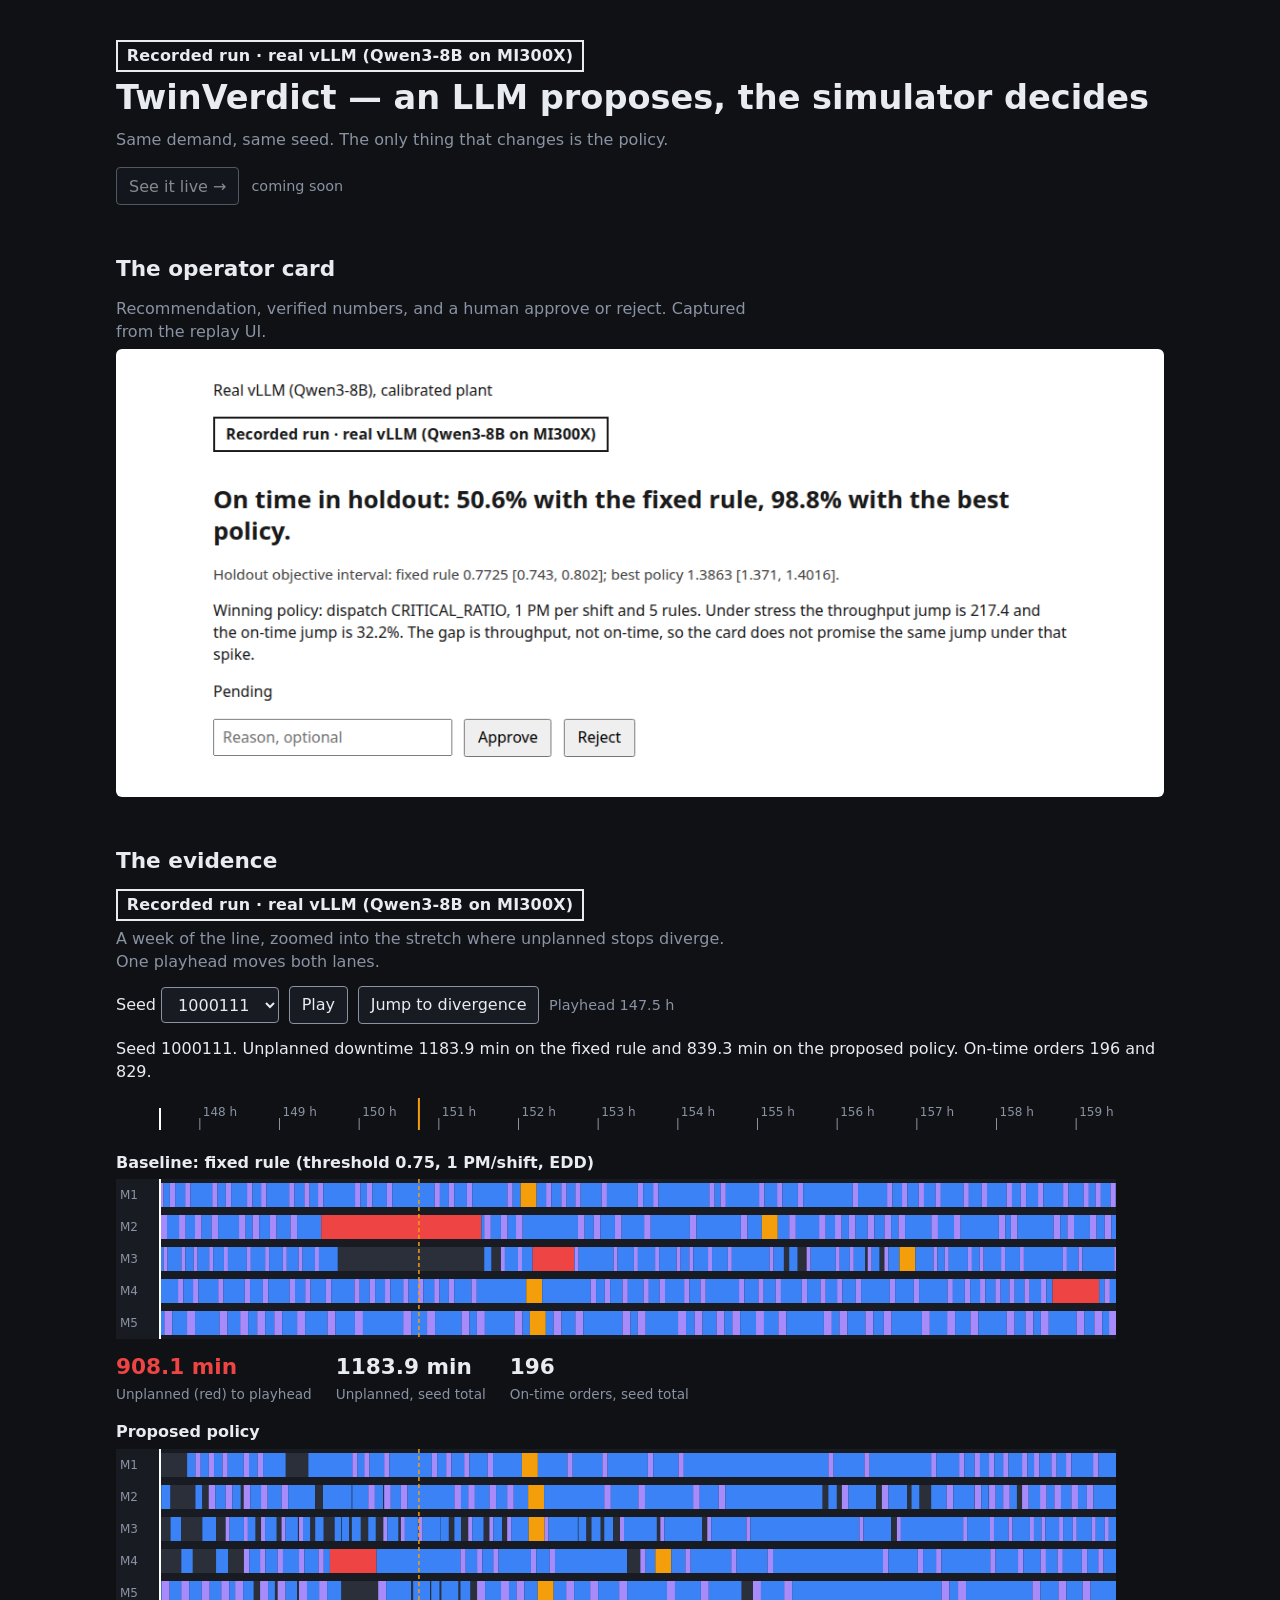
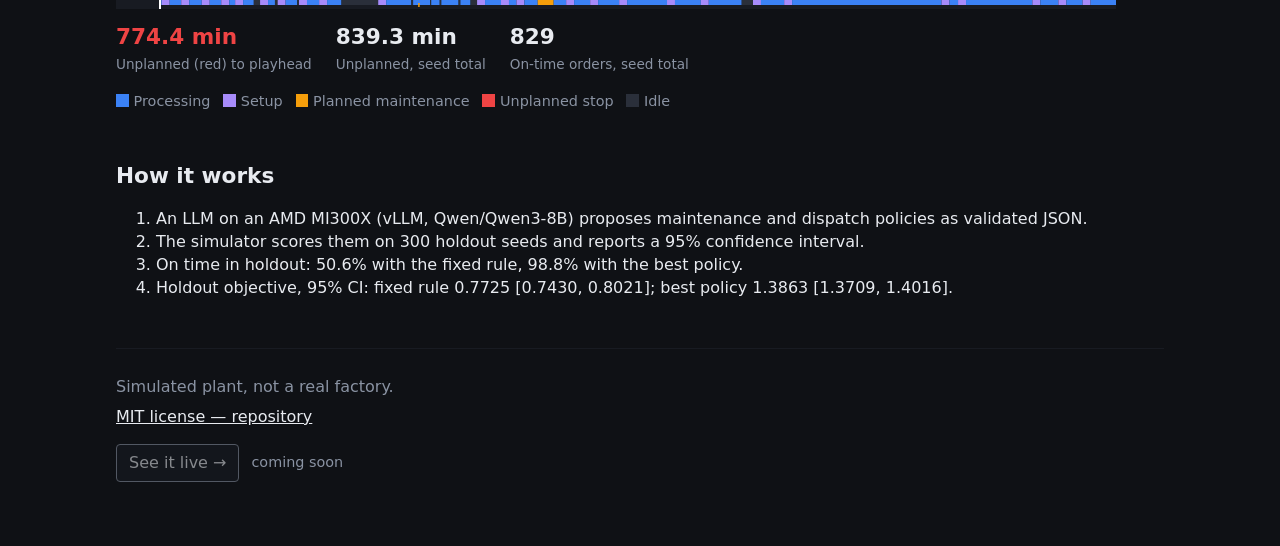
==== netlify-visual/index.html @ df6309ab "ux: try a policy Co-authored-by: Cursor <cursoragent@cursor.com>" ====
<!DOCTYPE html>
<html lang="en">
  <head>
    <meta charset="utf-8" />
    <meta name="viewport" content="width=device-width, initial-scale=1" />
    <title>TwinVerdict</title>
    <link rel="stylesheet" href="gantt.css" />
    <style>
      * { box-sizing: border-box; }
      body {
        margin: 0;
        background: var(--bg);
        color: var(--text);
        font-family: system-ui, sans-serif;
        line-height: 1.45;
      }
      main { max-width: 68rem; margin: 0 auto; padding: 2.5rem 1.25rem 4rem; }
      h1 { font-size: 2.1rem; line-height: 1.2; margin: 0.4rem 0 0.6rem; }
      h2 { font-size: 1.35rem; margin: 0 0 0.75rem; }
      h3 { font-size: 1rem; font-weight: 650; margin: 0.9rem 0 0.35rem; }
      p { margin: 0.4rem 0; }
      a { color: var(--text); }
      section { margin-top: 3rem; }
      .lede { color: var(--muted); max-width: 40rem; }
      .badge {
        display: inline-block;
        margin: 0;
        padding: 0.2rem 0.55rem;
        border: 2px solid var(--text);
        font-weight: 700;
        letter-spacing: 0.01em;
        line-height: 1.35;
      }
      button, select {
        font: inherit;
        color: var(--text);
        background: var(--panel);
        border: 1px solid var(--muted);
        border-radius: 4px;
        padding: 0.4rem 0.75rem;
      }
      button { cursor: pointer; }
      button:disabled { opacity: 0.55; cursor: not-allowed; }
      .soon { color: var(--muted); font-size: 0.9rem; }
      .live { display: flex; gap: 0.75rem; align-items: center; margin-top: 1rem; }
      .card-shot {
        display: block;
        width: 100%;
        height: auto;
        background: #fff;
        border-radius: 6px;
      }
      .controls { display: flex; flex-wrap: wrap; gap: 0.6rem; align-items: center; margin: 0.8rem 0; }
      .chart h3, .counters {
        position: sticky;
        left: 0;
        width: 100cqi;
        max-width: 1000px;
        background: var(--bg);
      }
      .counters {
        display: flex;
        flex-wrap: wrap;
        gap: 1.5rem;
        margin: 0.35rem 0 0.2rem;
      }
      .counters strong { display: block; font-size: 1.35rem; font-variant-numeric: tabular-nums; }
      .counters span { color: var(--muted); font-size: 0.85rem; }
      .red strong { color: var(--down); }
      .summary { font-variant-numeric: tabular-nums; }
      footer { margin-top: 3rem; padding-top: 1.25rem; border-top: 1px solid var(--panel); color: var(--muted); }
      @media (prefers-reduced-motion: reduce) {
        * { scroll-behavior: auto !important; }
      }
    </style>
  </head>
  <body>
    <main>
      <header>
        <p class="badge" title="Results recorded from a real search run; the GPU is off during judging.">Recorded run · real vLLM (Qwen3-8B on MI300X)</p>
        <h1>TwinVerdict — an LLM proposes, the simulator decides</h1>
        <p class="lede">Same demand, same seed. The only thing that changes is the policy.</p>
        <div class="live">
          <button id="live-hero" type="button" disabled>See it live →</button>
          <p id="live-hero-note" class="soon">coming soon</p>
        </div>
      </header>

      <section>
        <h2>The operator card</h2>
        <p class="lede">Recommendation, verified numbers, and a human approve or reject. Captured from the replay UI.</p>
        <img
          class="card-shot"
          src="img/operator-card.png"
          alt="Operator card from the replay UI: on-time recommendation, confidence interval, winning policy, and approve or reject"
        />
      </section>

      <section class="gantt">
        <h2>The evidence</h2>
        <p class="badge" title="Results recorded from a real search run; the GPU is off during judging.">Recorded run · real vLLM (Qwen3-8B on MI300X)</p>
        <p class="lede">A week of the line, zoomed into the stretch where unplanned stops diverge. One playhead moves both lanes.</p>
        <div class="controls">
          <label>Seed <select id="seed"></select></label>
          <button id="play" type="button">Play</button>
          <button id="jump" type="button">Jump to divergence</button>
          <span id="playhead-label" class="soon"></span>
        </div>
        <p id="seed-summary" class="summary"></p>
        <p id="chart-error" class="soon"></p>
        <div class="chart-scroll">
          <div class="chart">
            <svg id="axis" width="1000" height="40" viewBox="0 0 1000 40" role="img" aria-label="Shared plant-hour axis"></svg>
            <h3>Baseline: fixed rule (threshold 0.75, 1 PM/shift, EDD)</h3>
            <svg id="lane-baseline" width="1000" height="160" viewBox="0 0 1000 160" role="img" aria-label="Baseline lane"></svg>
            <div id="count-baseline" class="counters"></div>
            <h3>Proposed policy</h3>
            <svg id="lane-proposed" width="1000" height="160" viewBox="0 0 1000 160" role="img" aria-label="Proposed lane"></svg>
            <div id="count-proposed" class="counters"></div>
          </div>
        </div>
        <div class="legend">
          <span><i class="swatch" style="background: var(--processing)"></i>Processing</span>
          <span><i class="swatch" style="background: var(--setup)"></i>Setup</span>
          <span><i class="swatch" style="background: var(--pm)"></i>Planned maintenance</span>
          <span><i class="swatch" style="background: var(--down)"></i>Unplanned stop</span>
          <span><i class="swatch" style="background: var(--idle)"></i>Idle</span>
        </div>
      </section>

      <section>
        <h2>How it works</h2>
        <ol id="how-steps"></ol>
      </section>

      <footer>
        <p>Simulated plant, not a real factory.</p>
        <p><a href="https://github.com/focampok/twinverdict">MIT license — repository</a></p>
        <div class="live">
          <button id="live-footer" type="button" disabled>See it live →</button>
          <p id="live-footer-note" class="soon">coming soon</p>
        </div>
      </footer>
    </main>
    <script src="gantt-core.js"></script>
    <script src="gantt.js"></script>
  </body>
</html>
---- netlify-visual/gantt.css ----
:root {
  --bg: #0f1115;
  --panel: #181b22;
  --text: #e8ebf0;
  --muted: #8a93a3;
  --processing: #3b82f6;
  --setup: #a78bfa;
  --pm: #f59e0b;
  --down: #ef4444;
  --idle: #2a2f3a;
  --playhead: #ffffff;
}
.gantt svg text { fill: var(--muted); font-family: system-ui, sans-serif; font-size: 12px; }
.gantt .swatch { display: inline-block; width: 0.8rem; height: 0.8rem; margin-right: 0.3rem; vertical-align: -1px; }
.gantt .legend { display: flex; flex-wrap: wrap; gap: 0.8rem; margin-top: 0.8rem; color: var(--muted); font-size: 0.9rem; }
.gantt .chart-scroll { overflow-x: auto; container-type: inline-size; }
.gantt .chart { width: 1000px; }
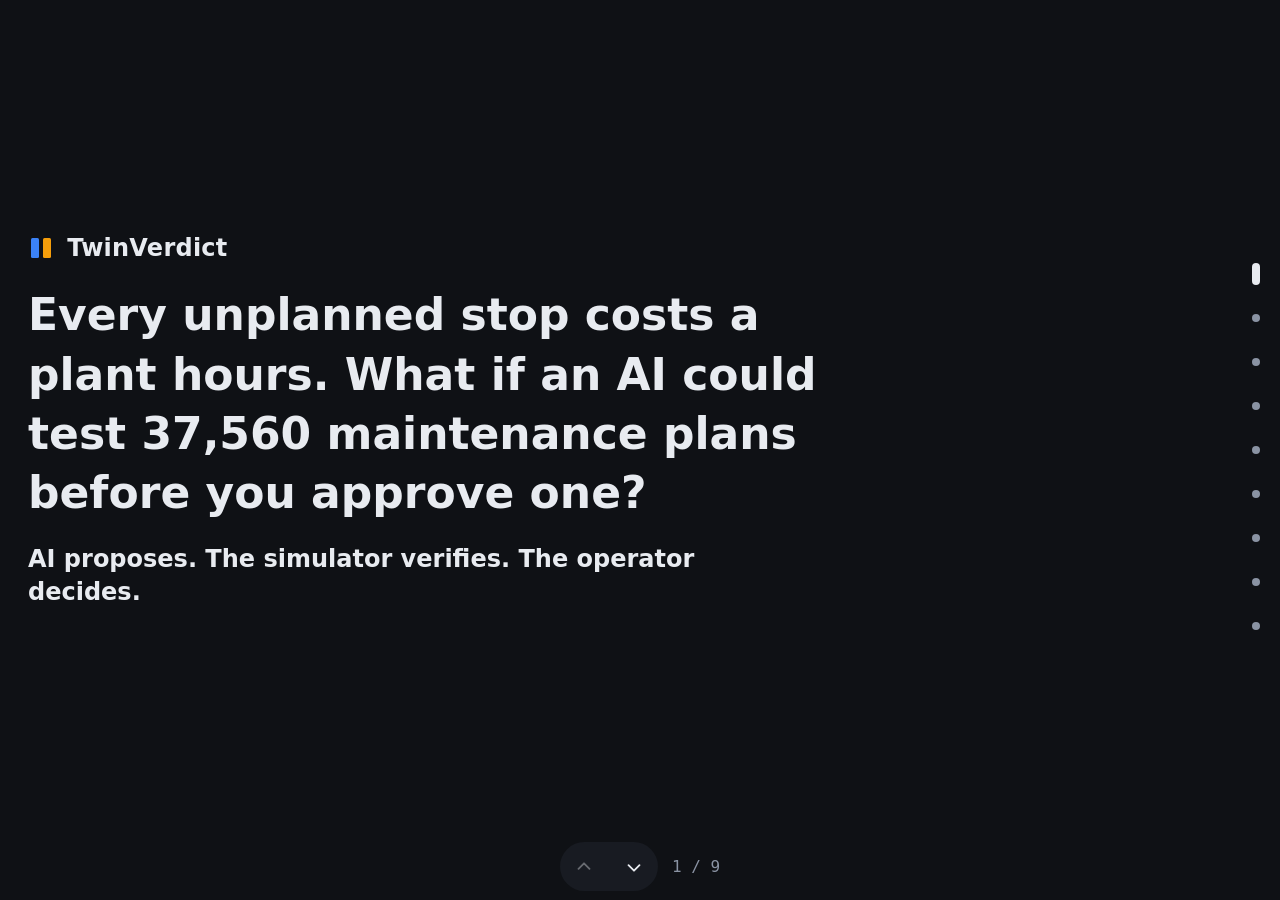
==== commit 58ae2b1e: "pitch: one-page deck" ====
--- a/netlify-visual/index.html
+++ b/netlify-visual/index.html
@@ -5,6 +5,7 @@
     <meta name="viewport" content="width=device-width, initial-scale=1" />
     <title>TwinVerdict</title>
     <link rel="stylesheet" href="gantt.css" />
+    <link rel="stylesheet" href="deck.css" />
     <style>
       * { box-sizing: border-box; }
       body {
@@ -12,27 +13,26 @@
         background: var(--bg);
         color: var(--text);
         font-family: system-ui, sans-serif;
-        line-height: 1.45;
-      }
-      main { max-width: 68rem; margin: 0 auto; padding: 2.5rem 1.25rem 4rem; }
-      h1 { font-size: 2.1rem; line-height: 1.2; margin: 0.4rem 0 0.6rem; }
-      h2 { font-size: 1.35rem; margin: 0 0 0.75rem; }
-      h3 { font-size: 1rem; font-weight: 650; margin: 0.9rem 0 0.35rem; }
-      p { margin: 0.4rem 0; }
+        font-size: 1rem;
+        line-height: 1.5;
+      }
+      h1 { font-size: 2.75rem; line-height: 1.35; max-width: 18em; }
+      h2 { font-size: 2rem; line-height: 1.35; max-width: 22em; }
+      h3 { font-size: 1.5rem; line-height: 1.4; font-weight: 650; margin: 0.9rem 0 0.35rem; }
+      .brand { font-size: 1.5rem; line-height: 1.4; }
+      .tagline { font-size: 1.5rem; line-height: 1.4; }
+      .kicker, .step-no, .mark, th, caption, .counter { font-size: 1rem; line-height: 1.4; }
+      .lede, .jump-label, .metric span, .honesty, .why, footer, .soon { font-size: 1.125rem; line-height: 1.5; }
+      .stat strong { font-size: 4rem; line-height: 1.3; }
+      .jump { font-size: 4rem; line-height: 1.3; }
+      .jump .to { font-size: 1.5rem; line-height: 1.4; }
+      .metric strong { font-size: 2rem; line-height: 1.3; }
+      .cta { font-size: 1.5rem; line-height: 1.4; }
       a { color: var(--text); }
-      section { margin-top: 3rem; }
-      .lede { color: var(--muted); max-width: 40rem; }
-      .badge {
-        display: inline-block;
-        margin: 0;
-        padding: 0.2rem 0.55rem;
-        border: 2px solid var(--text);
-        font-weight: 700;
-        letter-spacing: 0.01em;
-        line-height: 1.35;
-      }
       button, select {
         font: inherit;
+        font-size: 1rem;
+        line-height: 1.4;
         color: var(--text);
         background: var(--panel);
         border: 1px solid var(--muted);
@@ -41,15 +41,7 @@
       }
       button { cursor: pointer; }
       button:disabled { opacity: 0.55; cursor: not-allowed; }
-      .soon { color: var(--muted); font-size: 0.9rem; }
-      .live { display: flex; gap: 0.75rem; align-items: center; margin-top: 1rem; }
-      .card-shot {
-        display: block;
-        width: 100%;
-        height: auto;
-        background: #fff;
-        border-radius: 6px;
-      }
+      .soon { color: var(--muted); }
       .controls { display: flex; flex-wrap: wrap; gap: 0.6rem; align-items: center; margin: 0.8rem 0; }
       .chart h3, .counters {
         position: sticky;
@@ -64,85 +56,244 @@
         gap: 1.5rem;
         margin: 0.35rem 0 0.2rem;
       }
-      .counters strong { display: block; font-size: 1.35rem; font-variant-numeric: tabular-nums; }
-      .counters span { color: var(--muted); font-size: 0.85rem; }
+      .counters strong { display: block; font-size: 1.5rem; line-height: 1.3; font-variant-numeric: tabular-nums; }
+      .counters span { color: var(--muted); font-size: 1rem; line-height: 1.4; }
       .red strong { color: var(--down); }
       .summary { font-variant-numeric: tabular-nums; }
-      footer { margin-top: 3rem; padding-top: 1.25rem; border-top: 1px solid var(--panel); color: var(--muted); }
+      @media (max-width: 640px) {
+        h1 { font-size: 2.15rem; }
+        h2 { font-size: 1.7rem; }
+        h3 { font-size: 1.3rem; }
+        .stat strong, .jump { font-size: 2.75rem; }
+        .metric strong { font-size: 1.7rem; }
+      }
       @media (prefers-reduced-motion: reduce) {
         * { scroll-behavior: auto !important; }
       }
     </style>
   </head>
   <body>
-    <main>
-      <header>
-        <p class="badge" title="Results recorded from a real search run; the GPU is off during judging.">Recorded run · real vLLM (Qwen3-8B on MI300X)</p>
-        <h1>TwinVerdict — an LLM proposes, the simulator decides</h1>
-        <p class="lede">Same demand, same seed. The only thing that changes is the policy.</p>
-        <div class="live">
-          <button id="live-hero" type="button" disabled>See it live →</button>
-          <p id="live-hero-note" class="soon">coming soon</p>
-        </div>
-      </header>
-
-      <section>
-        <h2>The operator card</h2>
-        <p class="lede">Recommendation, verified numbers, and a human approve or reject. Captured from the replay UI.</p>
-        <img
-          class="card-shot"
-          src="img/operator-card.png"
-          alt="Operator card from the replay UI: on-time recommendation, confidence interval, winning policy, and approve or reject"
-        />
-      </section>
-
-      <section class="gantt">
-        <h2>The evidence</h2>
-        <p class="badge" title="Results recorded from a real search run; the GPU is off during judging.">Recorded run · real vLLM (Qwen3-8B on MI300X)</p>
-        <p class="lede">A week of the line, zoomed into the stretch where unplanned stops diverge. One playhead moves both lanes.</p>
-        <div class="controls">
-          <label>Seed <select id="seed"></select></label>
-          <button id="play" type="button">Play</button>
-          <button id="jump" type="button">Jump to divergence</button>
-          <span id="playhead-label" class="soon"></span>
-        </div>
-        <p id="seed-summary" class="summary"></p>
-        <p id="chart-error" class="soon"></p>
-        <div class="chart-scroll">
-          <div class="chart">
-            <svg id="axis" width="1000" height="40" viewBox="0 0 1000 40" role="img" aria-label="Shared plant-hour axis"></svg>
-            <h3>Baseline: fixed rule (threshold 0.75, 1 PM/shift, EDD)</h3>
-            <svg id="lane-baseline" width="1000" height="160" viewBox="0 0 1000 160" role="img" aria-label="Baseline lane"></svg>
-            <div id="count-baseline" class="counters"></div>
-            <h3>Proposed policy</h3>
-            <svg id="lane-proposed" width="1000" height="160" viewBox="0 0 1000 160" role="img" aria-label="Proposed lane"></svg>
-            <div id="count-proposed" class="counters"></div>
-          </div>
-        </div>
-        <div class="legend">
-          <span><i class="swatch" style="background: var(--processing)"></i>Processing</span>
-          <span><i class="swatch" style="background: var(--setup)"></i>Setup</span>
-          <span><i class="swatch" style="background: var(--pm)"></i>Planned maintenance</span>
-          <span><i class="swatch" style="background: var(--down)"></i>Unplanned stop</span>
-          <span><i class="swatch" style="background: var(--idle)"></i>Idle</span>
-        </div>
-      </section>
-
-      <section>
-        <h2>How it works</h2>
-        <ol id="how-steps"></ol>
-      </section>
-
-      <footer>
-        <p>Simulated plant, not a real factory.</p>
-        <p><a href="https://github.com/focampok/twinverdict">MIT license — repository</a></p>
-        <div class="live">
-          <button id="live-footer" type="button" disabled>See it live →</button>
-          <p id="live-footer-note" class="soon">coming soon</p>
-        </div>
-      </footer>
-    </main>
+    <a class="skip" href="#hook">Skip to slides</a>
+    <div class="deck" id="deck">
+      <section class="slide" id="hook" tabindex="-1" aria-labelledby="hook-title">
+        <div class="slide-inner">
+          <p class="brand">
+            <svg width="28" height="28" viewBox="0 0 28 28" aria-hidden="true">
+              <rect x="3" y="4" width="8" height="20" rx="1.5" fill="var(--processing)" />
+              <rect x="15" y="4" width="8" height="20" rx="1.5" fill="var(--pm)" />
+            </svg>
+            TwinVerdict
+          </p>
+          <h1 id="hook-title">
+            Every unplanned stop costs a plant hours. What if an AI could test
+            <span id="hook-sims">—</span> maintenance plans before you approve one?
+          </h1>
+          <p class="tagline">AI proposes. The simulator verifies. The operator decides.</p>
+        </div>
+      </section>
+
+      <section class="slide" id="problem" tabindex="-1" aria-labelledby="problem-title">
+        <div class="slide-inner">
+          <p class="kicker">The problem</p>
+          <h2 id="problem-title">Fixed rules are expensive to change</h2>
+          <p>
+            Plant managers choose fixed rules for maintenance and dispatch. Changing them on the
+            real line is expensive, and a wrong change stops the plant.
+          </p>
+          <p class="stat">
+            <strong id="fixed-ontime">—</strong>
+            <span>of orders arrive on time with the fixed rule.</span>
+          </p>
+        </div>
+      </section>
+
+      <section class="slide" id="solution" tabindex="-1" aria-labelledby="solution-title">
+        <div class="slide-inner">
+          <p class="kicker">The solution</p>
+          <h2 id="solution-title">Propose, verify, then a person decides</h2>
+          <ol class="steps">
+            <li>
+              <span class="step-no">01</span>
+              <strong><span id="model-name">The model</span> proposes</strong>
+              <p>It writes maintenance and dispatch policies as validated JSON.</p>
+            </li>
+            <li>
+              <span class="step-no">02</span>
+              <strong>The twin scores them</strong>
+              <p>A SimPy digital twin runs each policy across thousands of scenarios.</p>
+            </li>
+            <li>
+              <span class="step-no">03</span>
+              <strong>The operator decides</strong>
+              <p>One card comes back, with Approve and Reject.</p>
+            </li>
+          </ol>
+          <img
+            class="card-shot"
+            src="img/operator-card.png"
+            width="1100"
+            height="470"
+            alt="Operator card from the replay: on time in holdout, 50.6% with the fixed rule and 98.8% with the best policy, a winning dispatch policy, and Approve or Reject"
+          />
+        </div>
+      </section>
+
+      <section class="slide" id="results" tabindex="-1" aria-labelledby="results-title">
+        <div class="slide-inner">
+          <p class="kicker">Results</p>
+          <h2 id="results-title">On time, on seeds the search did not train on</h2>
+          <p class="jump" id="ontime-jump">
+            <span id="ontime-from">—</span>
+            <span class="to">to</span>
+            <span id="ontime-to">—</span>
+          </p>
+          <p class="jump-label" id="holdout-label">On-time orders. Holdout size loads with the recorded run.</p>
+          <p id="results-status" class="soon" role="status">Loading recorded results…</p>
+          <div class="table-scroll" tabindex="0" role="region" aria-label="Four methods, holdout objective and confidence interval">
+            <table id="methods">
+              <caption>Holdout objective and 95% confidence interval for each method.</caption>
+              <thead>
+                <tr>
+                  <th scope="col">Method</th>
+                  <th scope="col" class="num">Objective</th>
+                  <th scope="col" class="num">95% CI</th>
+                  <th scope="col" class="num">Simulations</th>
+                </tr>
+              </thead>
+              <tbody id="methods-body"></tbody>
+            </table>
+          </div>
+          <p id="honesty" class="honesty"></p>
+        </div>
+      </section>
+
+      <section class="slide gantt" id="evidence" tabindex="-1" aria-labelledby="evidence-title">
+        <div class="slide-inner">
+          <p class="kicker">See it run</p>
+          <h2 id="evidence-title">Same seed, two policies</h2>
+          <p class="lede">
+            Seed 1000111. One playhead moves both lanes. The minutes below come from this recording.
+          </p>
+          <div class="controls">
+            <label>Seed <select id="seed"></select></label>
+            <button id="play" type="button">Play</button>
+            <button id="jump" type="button">Jump to divergence</button>
+            <span id="playhead-label" class="soon"></span>
+          </div>
+          <p id="seed-summary" class="summary"></p>
+          <p id="chart-error" class="soon" role="alert"></p>
+          <div class="chart-scroll">
+            <div class="chart">
+              <svg id="axis" width="1000" height="40" viewBox="0 0 1000 40" role="img" aria-label="Shared plant-hour axis"></svg>
+              <h3>Baseline: fixed rule (threshold 0.75, 1 PM/shift, EDD)</h3>
+              <svg id="lane-baseline" width="1000" height="160" viewBox="0 0 1000 160" role="img" aria-label="Baseline lane"></svg>
+              <div id="count-baseline" class="counters"></div>
+              <h3>Proposed policy</h3>
+              <svg id="lane-proposed" width="1000" height="160" viewBox="0 0 1000 160" role="img" aria-label="Proposed lane"></svg>
+              <div id="count-proposed" class="counters"></div>
+            </div>
+          </div>
+          <div class="legend">
+            <span><i class="swatch" style="background: var(--processing)"></i>Processing</span>
+            <span><i class="swatch" style="background: var(--setup)"></i>Setup</span>
+            <span><i class="swatch" style="background: var(--pm)"></i>Planned maintenance</span>
+            <span><i class="swatch" style="background: var(--down)"></i>Unplanned stop</span>
+            <span><i class="swatch" style="background: var(--idle)"></i>Idle</span>
+          </div>
+        </div>
+      </section>
+
+      <section class="slide" id="amd" tabindex="-1" aria-labelledby="amd-title">
+        <div class="slide-inner">
+          <p class="kicker">Powered by AMD</p>
+          <h2 id="amd-title">Real inference on AMD Instinct MI300X via ROCm + vLLM</h2>
+          <p class="lede" id="amd-recorded"></p>
+          <p id="amd-status" class="soon" role="status">Loading recorded GPU telemetry…</p>
+          <div class="metrics" id="amd-metrics"></div>
+          <p class="why">
+            The MI300X has 192 GB of HBM3, enough to keep the model resident while many requests
+            run in parallel. ROCm is open source. AMD Developer Cloud ran this job without hardware
+            of our own.
+          </p>
+        </div>
+      </section>
+
+      <section class="slide" id="users" tabindex="-1" aria-labelledby="users-title">
+        <div class="slide-inner">
+          <p class="kicker">Who uses it</p>
+          <h2 id="users-title">The person who owns the downtime</h2>
+          <p>
+            Built for the plant manager and the maintenance engineer in discrete manufacturing.
+          </p>
+          <p>The value is measurable: orders that arrive on time, and minutes of unplanned stop.</p>
+          <p>
+            Every number on the operator card is checked against the simulator before it is shown
+            (<code>guard/numbers.py</code>).
+          </p>
+        </div>
+      </section>
+
+      <section class="slide" id="try" tabindex="-1" aria-labelledby="try-title">
+        <div class="slide-inner">
+          <p class="kicker">Try it yourself</p>
+          <h2 id="try-title">The recording is already running</h2>
+          <p class="lede">Same operator card, the live telemetry, and a policy you can score yourself.</p>
+          <p>
+            <a class="cta" id="live-cta" data-href="app" href="https://twinverdict.focampo.com">See it live</a>
+          </p>
+          <div class="links">
+            <a data-href="live" href="https://twinverdict.focampo.com/live">Live telemetry</a>
+            <a data-href="try" href="https://twinverdict.focampo.com/#try-policy">Try a policy</a>
+            <a href="https://github.com/focampok/twinverdict">github.com/focampok/twinverdict</a>
+          </div>
+        </div>
+      </section>
+
+      <section class="slide" id="roadmap" tabindex="-1" aria-labelledby="roadmap-title">
+        <div class="slide-inner">
+          <p class="kicker">Roadmap</p>
+          <h2 id="roadmap-title">From this plant to a real one</h2>
+          <ol class="roadmap">
+            <li><span>01</span><p>Customer data from the CMMS and the MES.</p></li>
+            <li><span>02</span><p>Scenarios built for a specific plant.</p></li>
+            <li><span>03</span><p>The language model live, on demand, on MI300X.</p></li>
+          </ol>
+          <footer>
+            <p>Built for the AMD Developer Hackathon ACT III · Intelligent Industry track</p>
+          </footer>
+        </div>
+      </section>
+    </div>
+
+    <nav class="dots" aria-label="Slides">
+      <button type="button" data-slide="hook" aria-label="Hook"><i></i></button>
+      <button type="button" data-slide="problem" aria-label="Problem"><i></i></button>
+      <button type="button" data-slide="solution" aria-label="Solution"><i></i></button>
+      <button type="button" data-slide="results" aria-label="Results"><i></i></button>
+      <button type="button" data-slide="evidence" aria-label="See it run"><i></i></button>
+      <button type="button" data-slide="amd" aria-label="Powered by AMD"><i></i></button>
+      <button type="button" data-slide="users" aria-label="Who uses it"><i></i></button>
+      <button type="button" data-slide="try" aria-label="Try it yourself"><i></i></button>
+      <button type="button" data-slide="roadmap" aria-label="Roadmap"><i></i></button>
+    </nav>
+    <div class="chrome">
+      <div class="arrows">
+        <button type="button" id="prev" aria-label="Previous slide">
+          <svg width="22" height="22" viewBox="0 0 24 24" aria-hidden="true">
+            <path d="M6 14l6-6 6 6" fill="none" stroke="currentColor" stroke-width="2" stroke-linecap="round" stroke-linejoin="round" />
+          </svg>
+        </button>
+        <button type="button" id="next" aria-label="Next slide">
+          <svg width="22" height="22" viewBox="0 0 24 24" aria-hidden="true">
+            <path d="M6 10l6 6 6-6" fill="none" stroke="currentColor" stroke-width="2" stroke-linecap="round" stroke-linejoin="round" />
+          </svg>
+        </button>
+      </div>
+      <p class="counter" aria-hidden="true"><span id="slide-index">1</span> / 9</p>
+    </div>
+
     <script src="gantt-core.js"></script>
     <script src="gantt.js"></script>
+    <script src="deck.js"></script>
   </body>
 </html>
--- a/netlify-visual/deck.css
+++ b/netlify-visual/deck.css
@@ -0,0 +1,556 @@
+/* Pitch deck. Chart colors stay in gantt.css. Type scale lives with the page. */
+html {
+  color-scheme: dark;
+}
+
+html,
+body {
+  height: 100%;
+}
+
+body {
+  display: flex;
+  flex-direction: column;
+  overflow: hidden;
+}
+
+.skip {
+  position: fixed;
+  top: 0.75rem;
+  left: 0.75rem;
+  z-index: 40;
+  padding: 0.6rem 0.9rem;
+  background: var(--pm);
+  color: #0f1115;
+  font-weight: 700;
+  text-decoration: none;
+  border-radius: 4px;
+  transform: translateY(-150%);
+}
+
+.skip:focus {
+  transform: none;
+}
+
+.deck {
+  flex: 1 1 auto;
+  min-height: 0;
+  overflow-y: auto;
+  overflow-x: hidden;
+  scroll-snap-type: y mandatory;
+  scroll-behavior: smooth;
+  overscroll-behavior-y: contain;
+}
+
+.slide {
+  height: 100%;
+  min-height: 100%;
+  overflow-x: hidden;
+  overflow-y: auto;
+  scroll-snap-align: start;
+  scroll-snap-stop: always;
+  display: grid;
+  align-content: safe center;
+  padding: 2.25rem 4.75rem 1.5rem 1.75rem;
+}
+
+.slide:focus {
+  outline: none;
+}
+
+.slide:focus-visible {
+  outline: 2px solid var(--processing);
+  outline-offset: -6px;
+}
+
+.slide-inner {
+  width: min(68rem, 100%);
+  min-width: 0;
+}
+
+.brand {
+  display: flex;
+  align-items: center;
+  gap: 0.7rem;
+  margin: 0 0 1.25rem;
+  font-weight: 700;
+  letter-spacing: 0.01em;
+}
+
+.brand svg {
+  display: block;
+  flex: 0 0 auto;
+}
+
+h1,
+h2 {
+  font-weight: 650;
+  margin: 0;
+}
+
+h2 {
+  margin-bottom: 0.85rem;
+}
+
+p {
+  margin: 0.45rem 0;
+  max-width: 42rem;
+}
+
+.kicker {
+  margin: 0 0 0.45rem;
+  color: var(--pm);
+  font-weight: 700;
+  letter-spacing: 0.06em;
+  text-transform: uppercase;
+}
+
+.tagline {
+  margin-top: 1.25rem;
+  font-weight: 650;
+  max-width: 28em;
+}
+
+.lede,
+.jump-label,
+.honesty,
+.why,
+footer {
+  color: var(--muted);
+}
+
+.stat {
+  margin-top: 1.5rem;
+  max-width: none;
+}
+
+.stat strong,
+.jump,
+.metric strong,
+td.num,
+th.num {
+  font-variant-numeric: tabular-nums;
+}
+
+td.num,
+th.num,
+.step-no,
+.roadmap span,
+.counter {
+  font-family: ui-monospace, "SFMono-Regular", Menlo, Consolas, monospace;
+}
+
+.stat strong {
+  display: block;
+  font-weight: 650;
+  line-height: 1.05;
+  color: var(--text);
+}
+
+.steps {
+  display: grid;
+  grid-template-columns: repeat(3, minmax(0, 1fr));
+  gap: 0.75rem;
+  list-style: none;
+  margin: 1rem 0 1.1rem;
+  padding: 0;
+}
+
+.steps li,
+.metric,
+.roadmap li {
+  margin: 0;
+  background: var(--panel);
+  border-radius: 6px;
+}
+
+.steps li {
+  padding: 0.9rem 0.95rem 1rem;
+}
+
+.step-no {
+  display: block;
+  margin-bottom: 0.35rem;
+  color: var(--pm);
+  font-weight: 700;
+}
+
+.steps strong {
+  display: block;
+  margin-bottom: 0.3rem;
+}
+
+.steps p,
+.roadmap p {
+  margin: 0;
+  max-width: none;
+}
+
+.card-shot {
+  display: block;
+  width: min(100%, 920px);
+  height: auto;
+  max-height: 38vh;
+  object-fit: contain;
+  object-position: left center;
+  background: #fff;
+  border-radius: 6px;
+}
+
+.jump {
+  display: flex;
+  flex-wrap: wrap;
+  align-items: baseline;
+  gap: 0.35rem 0.8rem;
+  margin: 0.2rem 0;
+  font-weight: 650;
+  line-height: 1.05;
+  max-width: none;
+}
+
+.jump .to {
+  color: var(--muted);
+  font-family: system-ui, sans-serif;
+  font-weight: 650;
+  letter-spacing: 0.04em;
+  text-transform: uppercase;
+}
+
+.table-scroll {
+  margin-top: 1rem;
+  max-width: 100%;
+  overflow-x: auto;
+}
+
+table {
+  border-collapse: collapse;
+  width: 100%;
+}
+
+caption {
+  caption-side: bottom;
+  padding-top: 0.55rem;
+  color: var(--muted);
+  text-align: left;
+}
+
+th,
+td {
+  padding: 0.55rem 0.7rem;
+  border-bottom: 1px solid var(--idle);
+  text-align: left;
+  vertical-align: baseline;
+}
+
+thead th {
+  color: var(--muted);
+  font-weight: 650;
+  letter-spacing: 0.03em;
+  text-transform: uppercase;
+}
+
+td.num,
+th.num {
+  text-align: right;
+}
+
+tr.ours {
+  box-shadow: inset 3px 0 0 var(--pm);
+}
+
+tr.ours td,
+tr.ours th {
+  font-weight: 650;
+}
+
+.mark {
+  display: inline-block;
+  margin-left: 0.4rem;
+  color: var(--pm);
+  font-family: system-ui, sans-serif;
+  font-weight: 700;
+  letter-spacing: 0.02em;
+  text-transform: uppercase;
+}
+
+.honesty {
+  margin-top: 0.9rem;
+}
+
+#amd {
+  background:
+    linear-gradient(180deg, rgba(245, 158, 11, 0.16), transparent 32%),
+    var(--bg);
+}
+
+.metrics {
+  display: grid;
+  grid-template-columns: repeat(3, minmax(0, 1fr));
+  gap: 0.75rem;
+  margin: 1rem 0;
+}
+
+.metric {
+  padding: 0.85rem 0.95rem;
+}
+
+.metric strong {
+  display: block;
+  font-weight: 650;
+  line-height: 1.2;
+}
+
+.metric span {
+  display: block;
+  margin-top: 0.2rem;
+  color: var(--muted);
+}
+
+.why {
+  margin-top: 0.4rem;
+}
+
+.roadmap {
+  margin: 0.4rem 0 0;
+  padding: 0;
+  list-style: none;
+  display: grid;
+  gap: 0.75rem;
+}
+
+.roadmap li {
+  display: grid;
+  grid-template-columns: auto 1fr;
+  gap: 0.85rem;
+  align-items: start;
+  padding: 0.9rem 1rem;
+}
+
+.roadmap span {
+  color: var(--pm);
+  font-weight: 700;
+}
+
+.links {
+  display: flex;
+  flex-wrap: wrap;
+  gap: 0.75rem 1.25rem;
+  margin-top: 1.1rem;
+  align-items: center;
+}
+
+.links a {
+  color: var(--text);
+  font-weight: 650;
+  text-underline-offset: 0.18em;
+}
+
+.cta {
+  display: inline-flex;
+  align-items: center;
+  justify-content: center;
+  min-height: 52px;
+  margin-top: 0.4rem;
+  padding: 0.75rem 1.5rem;
+  background: var(--pm);
+  color: #0f1115;
+  font-weight: 700;
+  text-decoration: none;
+  border-radius: 6px;
+  cursor: pointer;
+}
+
+.cta:hover {
+  filter: brightness(1.08);
+}
+
+.cta:focus-visible,
+.dots button:focus-visible,
+.arrows button:focus-visible,
+.links a:focus-visible,
+button:focus-visible,
+select:focus-visible {
+  outline: 2px solid var(--text);
+  outline-offset: 3px;
+}
+
+.dots {
+  position: fixed;
+  z-index: 30;
+  top: 50%;
+  right: 0.15rem;
+  transform: translateY(-50%);
+  display: flex;
+  flex-direction: column;
+}
+
+.dots button,
+.arrows button {
+  display: grid;
+  place-items: center;
+  width: 44px;
+  height: 44px;
+  padding: 0;
+  border: 0;
+  background: transparent;
+  color: var(--text);
+  cursor: pointer;
+}
+
+.dots button i {
+  width: 8px;
+  height: 8px;
+  border-radius: 999px;
+  background: var(--muted);
+  display: block;
+}
+
+.dots button[aria-current="true"] i {
+  height: 22px;
+  border-radius: 4px;
+  background: var(--text);
+}
+
+.chrome {
+  display: flex;
+  flex: 0 0 auto;
+  align-items: center;
+  justify-content: center;
+  gap: 0.85rem;
+  padding: 0.35rem 3.25rem 0.55rem;
+}
+
+.arrows {
+  display: flex;
+  gap: 0.35rem;
+  padding: 0.15rem;
+  background: var(--panel);
+  border-radius: 999px;
+}
+
+.arrows button {
+  border-radius: 999px;
+}
+
+.arrows button:hover,
+.dots button:hover {
+  background: var(--idle);
+}
+
+.arrows button:disabled {
+  opacity: 0.38;
+  cursor: not-allowed;
+  background: transparent;
+}
+
+.counter {
+  margin: 0;
+  color: var(--muted);
+}
+
+.gantt .controls button,
+.gantt .controls select {
+  min-height: 44px;
+}
+
+footer {
+  margin-top: 1.5rem;
+  padding-top: 1rem;
+  border-top: 1px solid var(--panel);
+}
+
+footer p {
+  margin: 0;
+}
+
+@media (max-width: 800px) {
+  .steps,
+  .metrics {
+    grid-template-columns: 1fr 1fr;
+  }
+}
+
+@media (max-width: 720px) {
+  #methods thead {
+    position: absolute;
+    width: 1px;
+    height: 1px;
+    overflow: hidden;
+    clip: rect(0 0 0 0);
+  }
+
+  #methods,
+  #methods tbody,
+  #methods tr,
+  #methods th,
+  #methods td {
+    display: block;
+    width: auto;
+    min-width: 0;
+    text-align: left;
+  }
+
+  #methods tr {
+    margin: 0 0 0.65rem;
+    padding: 0.75rem 0.85rem;
+    background: var(--panel);
+    border-radius: 6px;
+  }
+
+  #methods td {
+    border-bottom: 0;
+    padding: 0.35rem 0 0;
+  }
+
+  #methods td::before {
+    content: attr(data-label);
+    display: block;
+    color: var(--muted);
+    font-family: system-ui, sans-serif;
+    font-weight: 650;
+  }
+
+  #methods td.num {
+    font-family: system-ui, sans-serif;
+  }
+
+  #methods caption {
+    display: block;
+    width: 100%;
+    max-width: none;
+    margin: 0 0 0.75rem;
+  }
+}
+
+@media (max-width: 640px) {
+  .slide {
+    align-content: start;
+    padding: 1.25rem 3.25rem 1.25rem 1rem;
+  }
+
+  .steps,
+  .metrics,
+  .roadmap li {
+    grid-template-columns: 1fr;
+  }
+
+  .card-shot {
+    max-height: none;
+  }
+}
+
+@media (max-height: 520px) {
+  .dots button {
+    height: 32px;
+  }
+}
+
+@media (prefers-reduced-motion: reduce) {
+  .deck {
+    scroll-behavior: auto;
+  }
+
+  .cta:hover {
+    filter: none;
+  }
+}
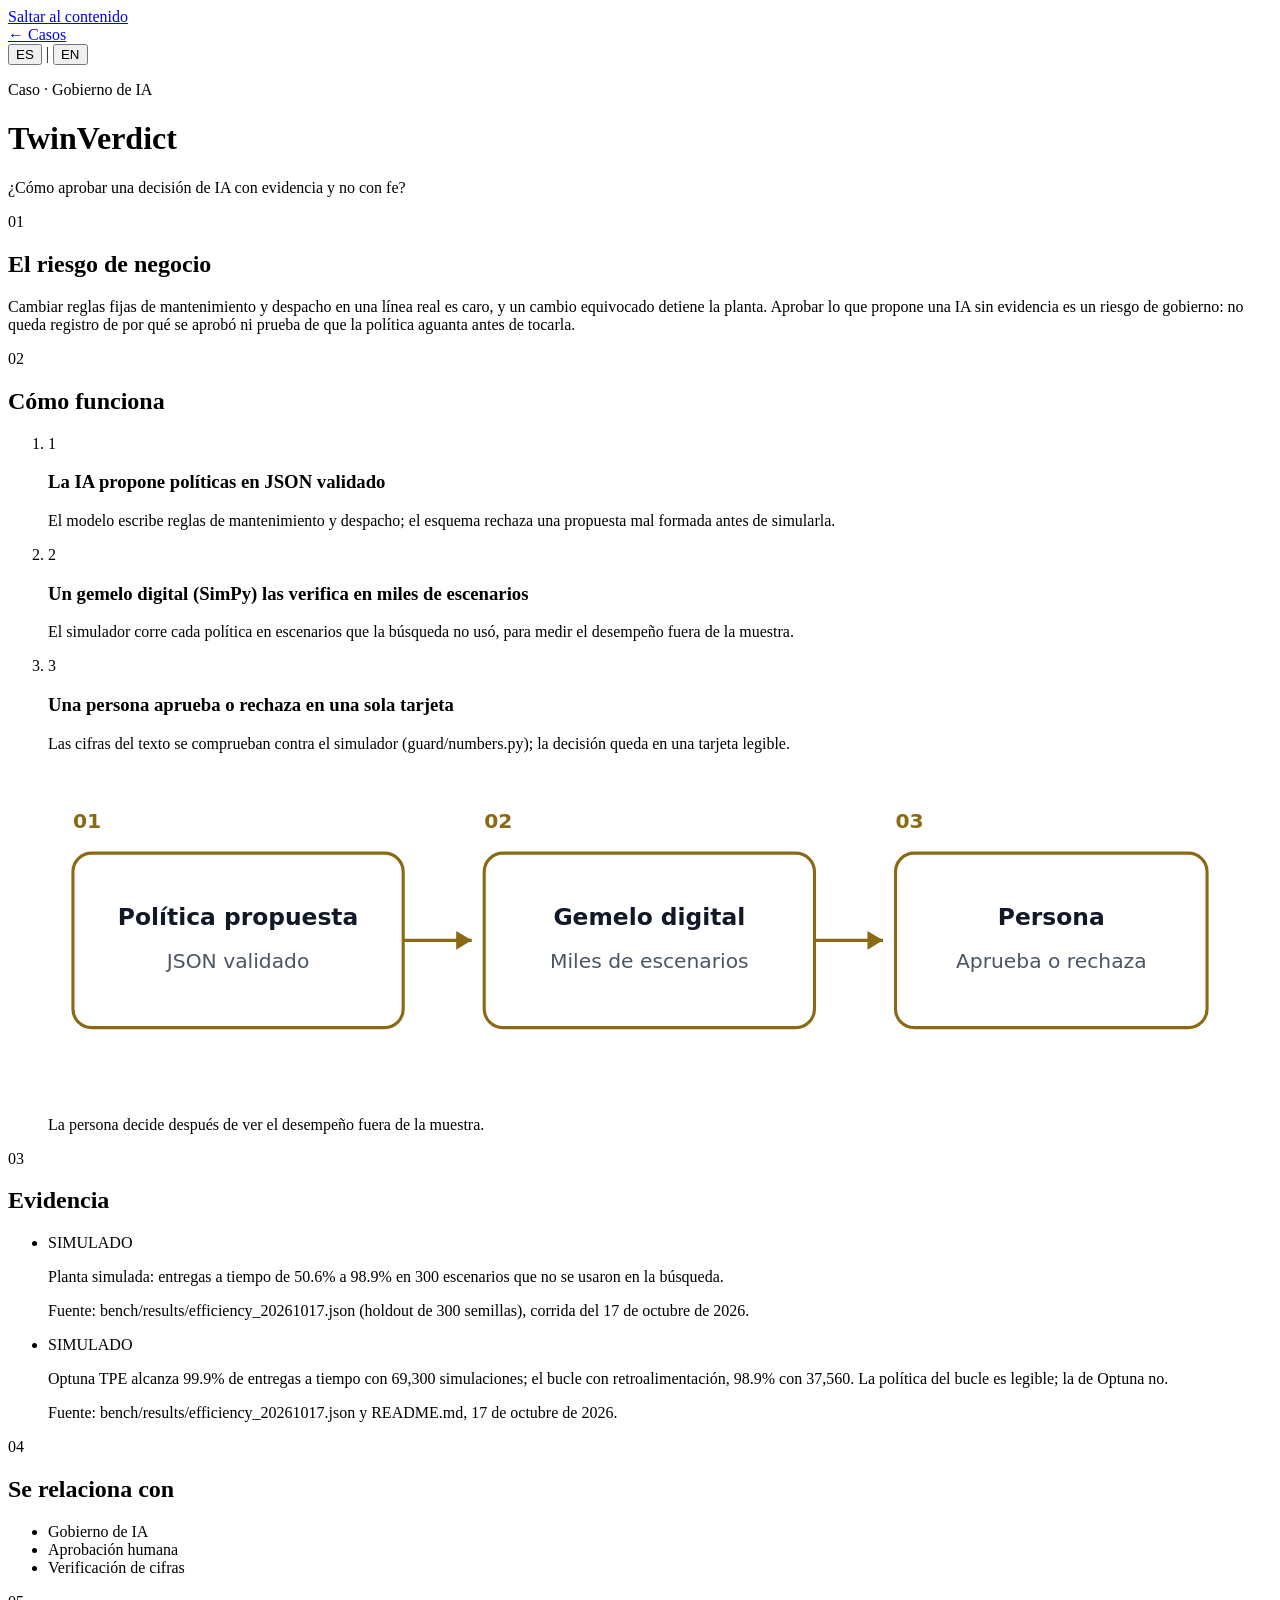
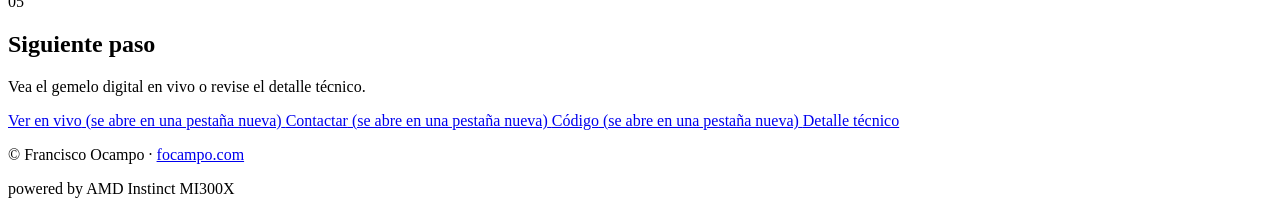
==== commit 2604d334: "fix(INFO-3): publica la página estándar de TwinVerdict y mueve el deck a Detalle técnico Co-Authored" ====
--- a/netlify-visual/index.html
+++ b/netlify-visual/index.html
@@ -1,299 +1,186 @@
-<!DOCTYPE html>
-<html lang="en">
-  <head>
-    <meta charset="utf-8" />
-    <meta name="viewport" content="width=device-width, initial-scale=1" />
-    <title>TwinVerdict</title>
-    <link rel="stylesheet" href="gantt.css" />
-    <link rel="stylesheet" href="deck.css" />
-    <style>
-      * { box-sizing: border-box; }
-      body {
-        margin: 0;
-        background: var(--bg);
-        color: var(--text);
-        font-family: system-ui, sans-serif;
-        font-size: 1rem;
-        line-height: 1.5;
-      }
-      h1 { font-size: 2.75rem; line-height: 1.35; max-width: 18em; }
-      h2 { font-size: 2rem; line-height: 1.35; max-width: 22em; }
-      h3 { font-size: 1.5rem; line-height: 1.4; font-weight: 650; margin: 0.9rem 0 0.35rem; }
-      .brand { font-size: 1.5rem; line-height: 1.4; }
-      .tagline { font-size: 1.5rem; line-height: 1.4; }
-      .kicker, .step-no, .mark, th, caption, .counter { font-size: 1rem; line-height: 1.4; }
-      .lede, .jump-label, .metric span, .honesty, .why, footer, .soon { font-size: 1.125rem; line-height: 1.5; }
-      .stat strong { font-size: 4rem; line-height: 1.3; }
-      .jump { font-size: 4rem; line-height: 1.3; }
-      .jump .to { font-size: 1.5rem; line-height: 1.4; }
-      .metric strong { font-size: 2rem; line-height: 1.3; }
-      .cta { font-size: 1.5rem; line-height: 1.4; }
-      a { color: var(--text); }
-      button, select {
-        font: inherit;
-        font-size: 1rem;
-        line-height: 1.4;
-        color: var(--text);
-        background: var(--panel);
-        border: 1px solid var(--muted);
-        border-radius: 4px;
-        padding: 0.4rem 0.75rem;
-      }
-      button { cursor: pointer; }
-      button:disabled { opacity: 0.55; cursor: not-allowed; }
-      .soon { color: var(--muted); }
-      .controls { display: flex; flex-wrap: wrap; gap: 0.6rem; align-items: center; margin: 0.8rem 0; }
-      .chart h3, .counters {
-        position: sticky;
-        left: 0;
-        width: 100cqi;
-        max-width: 1000px;
-        background: var(--bg);
-      }
-      .counters {
-        display: flex;
-        flex-wrap: wrap;
-        gap: 1.5rem;
-        margin: 0.35rem 0 0.2rem;
-      }
-      .counters strong { display: block; font-size: 1.5rem; line-height: 1.3; font-variant-numeric: tabular-nums; }
-      .counters span { color: var(--muted); font-size: 1rem; line-height: 1.4; }
-      .red strong { color: var(--down); }
-      .summary { font-variant-numeric: tabular-nums; }
-      @media (max-width: 640px) {
-        h1 { font-size: 2.15rem; }
-        h2 { font-size: 1.7rem; }
-        h3 { font-size: 1.3rem; }
-        .stat strong, .jump { font-size: 2.75rem; }
-        .metric strong { font-size: 1.7rem; }
-      }
-      @media (prefers-reduced-motion: reduce) {
-        * { scroll-behavior: auto !important; }
-      }
-    </style>
-  </head>
-  <body>
-    <a class="skip" href="#hook">Skip to slides</a>
-    <div class="deck" id="deck">
-      <section class="slide" id="hook" tabindex="-1" aria-labelledby="hook-title">
-        <div class="slide-inner">
-          <p class="brand">
-            <svg width="28" height="28" viewBox="0 0 28 28" aria-hidden="true">
-              <rect x="3" y="4" width="8" height="20" rx="1.5" fill="var(--processing)" />
-              <rect x="15" y="4" width="8" height="20" rx="1.5" fill="var(--pm)" />
-            </svg>
-            TwinVerdict
-          </p>
-          <h1 id="hook-title">
-            Every unplanned stop costs a plant hours. What if an AI could test
-            <span id="hook-sims">—</span> maintenance plans before you approve one?
-          </h1>
-          <p class="tagline">AI proposes. The simulator verifies. The operator decides.</p>
+<!doctype html>
+<html lang="es">
+<head>
+  <meta charset="utf-8">
+  <meta name="viewport" content="width=device-width, initial-scale=1">
+  <title data-es="TwinVerdict | Francisco Ocampo" data-en="TwinVerdict | Francisco Ocampo">TwinVerdict | Francisco Ocampo</title>
+  <meta name="description" data-es="La IA propone políticas, un gemelo digital las verifica en miles de escenarios y una persona aprueba o rechaza. Las cifras del texto se comprueban contra el simulador." data-en="AI proposes policies, a digital twin verifies them across thousands of scenarios, and a person approves or rejects. Every figure in the text is checked against the simulator." content="La IA propone políticas, un gemelo digital las verifica en miles de escenarios y una persona aprueba o rechaza. Las cifras del texto se comprueban contra el simulador.">
+  <meta name="theme-color" content="#8B6914" media="(prefers-color-scheme: light)">
+  <meta name="theme-color" content="#0B1220" media="(prefers-color-scheme: dark)">
+
+  <meta property="og:type" content="website">
+  <meta property="og:title" content="TwinVerdict | Francisco Ocampo">
+  <meta property="og:description" content="La IA propone políticas, un gemelo digital las verifica en miles de escenarios y una persona aprueba o rechaza. Las cifras se comprueban contra el simulador.">
+  <meta property="og:image" content="https://info-twinverdict.focampo.com/og.png">
+  <meta property="og:image:width" content="1200">
+  <meta property="og:image:height" content="630">
+  <meta property="og:url" content="https://info-twinverdict.focampo.com/">
+  <meta property="og:locale" content="es_GT">
+  <meta property="og:locale:alternate" content="en_US">
+  <link rel="canonical" href="https://info-twinverdict.focampo.com/">
+  <link rel="icon" href="/favicon.svg" type="image/svg+xml">
+  <link rel="stylesheet" href="/info.css">
+  <script src="/info.js" defer></script>
+</head>
+<body>
+  <a class="skip-link" href="#main" data-es="Saltar al contenido" data-en="Skip to content">Saltar al contenido</a>
+
+  <header class="site-header">
+    <div class="wrap header-row">
+      <a class="back-link" href="https://focampo.com/casos" data-es="← Casos" data-en="← Cases">← Casos</a>
+      <div class="lang-toggle" role="group" aria-label="Idioma / Language">
+        <button type="button" class="lang-btn" data-lang="es" aria-pressed="true">ES</button>
+        <span class="lang-sep" aria-hidden="true">|</span>
+        <button type="button" class="lang-btn" data-lang="en" aria-pressed="false">EN</button>
+      </div>
+    </div>
+    <div class="wrap hero">
+      <p class="eyebrow" data-es="Caso · Gobierno de IA" data-en="Case · AI governance">Caso · Gobierno de IA</p>
+      <div class="title-row">
+        <h1>TwinVerdict</h1>
+      </div>
+      <p class="tagline" data-es="¿Cómo aprobar una decisión de IA con evidencia y no con fe?" data-en="How do you approve an AI decision with evidence rather than faith?">¿Cómo aprobar una decisión de IA con evidencia y no con fe?</p>
+    </div>
+  </header>
+
+  <main id="main">
+    <section class="section" aria-labelledby="risk-title">
+      <div class="wrap">
+        <div class="section-head">
+          <span class="section-index" aria-hidden="true">01</span>
+          <h2 id="risk-title" data-es="El riesgo de negocio" data-en="The business risk">El riesgo de negocio</h2>
         </div>
-      </section>
+        <p class="lede" data-es="Cambiar reglas fijas de mantenimiento y despacho en una línea real es caro, y un cambio equivocado detiene la planta. Aprobar lo que propone una IA sin evidencia es un riesgo de gobierno: no queda registro de por qué se aprobó ni prueba de que la política aguanta antes de tocarla." data-en="Changing fixed maintenance and dispatch rules on a real line is expensive, and a wrong change stops the plant. Approving what an AI proposes without evidence is a governance risk: there is no record of why it was approved and no proof the policy holds before it is applied.">Cambiar reglas fijas de mantenimiento y despacho en una línea real es caro, y un cambio equivocado detiene la planta. Aprobar lo que propone una IA sin evidencia es un riesgo de gobierno: no queda registro de por qué se aprobó ni prueba de que la política aguanta antes de tocarla.</p>
+      </div>
+    </section>
 
-      <section class="slide" id="problem" tabindex="-1" aria-labelledby="problem-title">
-        <div class="slide-inner">
-          <p class="kicker">The problem</p>
-          <h2 id="problem-title">Fixed rules are expensive to change</h2>
-          <p>
-            Plant managers choose fixed rules for maintenance and dispatch. Changing them on the
-            real line is expensive, and a wrong change stops the plant.
-          </p>
-          <p class="stat">
-            <strong id="fixed-ontime">—</strong>
-            <span>of orders arrive on time with the fixed rule.</span>
-          </p>
+    <section class="section" aria-labelledby="how-title">
+      <div class="wrap">
+        <div class="section-head">
+          <span class="section-index" aria-hidden="true">02</span>
+          <h2 id="how-title" data-es="Cómo funciona" data-en="How it works">Cómo funciona</h2>
         </div>
-      </section>
+        <ol class="steps">
+          <li class="step">
+            <span class="step-no" aria-hidden="true">1</span>
+            <h3 data-es="La IA propone políticas en JSON validado" data-en="The AI proposes policies as validated JSON">La IA propone políticas en JSON validado</h3>
+            <p data-es="El modelo escribe reglas de mantenimiento y despacho; el esquema rechaza una propuesta mal formada antes de simularla." data-en="The model writes maintenance and dispatch rules; the schema rejects a malformed proposal before it is simulated.">El modelo escribe reglas de mantenimiento y despacho; el esquema rechaza una propuesta mal formada antes de simularla.</p>
+          </li>
+          <li class="step">
+            <span class="step-no" aria-hidden="true">2</span>
+            <h3 data-es="Un gemelo digital (SimPy) las verifica en miles de escenarios" data-en="A digital twin (SimPy) verifies them across thousands of scenarios">Un gemelo digital (SimPy) las verifica en miles de escenarios</h3>
+            <p data-es="El simulador corre cada política en escenarios que la búsqueda no usó, para medir el desempeño fuera de la muestra." data-en="The simulator runs each policy on scenarios the search did not use, to measure out-of-sample performance.">El simulador corre cada política en escenarios que la búsqueda no usó, para medir el desempeño fuera de la muestra.</p>
+          </li>
+          <li class="step">
+            <span class="step-no" aria-hidden="true">3</span>
+            <h3 data-es="Una persona aprueba o rechaza en una sola tarjeta" data-en="A person approves or rejects on a single card">Una persona aprueba o rechaza en una sola tarjeta</h3>
+            <p data-es="Las cifras del texto se comprueban contra el simulador (guard/numbers.py); la decisión queda en una tarjeta legible." data-en="Every figure in the text is checked against the simulator (guard/numbers.py); the decision sits on one readable card.">Las cifras del texto se comprueban contra el simulador (guard/numbers.py); la decisión queda en una tarjeta legible.</p>
+          </li>
+        </ol>
 
-      <section class="slide" id="solution" tabindex="-1" aria-labelledby="solution-title">
-        <div class="slide-inner">
-          <p class="kicker">The solution</p>
-          <h2 id="solution-title">Propose, verify, then a person decides</h2>
-          <ol class="steps">
-            <li>
-              <span class="step-no">01</span>
-              <strong><span id="model-name">The model</span> proposes</strong>
-              <p>It writes maintenance and dispatch policies as validated JSON.</p>
-            </li>
-            <li>
-              <span class="step-no">02</span>
-              <strong>The twin scores them</strong>
-              <p>A SimPy digital twin runs each policy across thousands of scenarios.</p>
-            </li>
-            <li>
-              <span class="step-no">03</span>
-              <strong>The operator decides</strong>
-              <p>One card comes back, with Approve and Reject.</p>
-            </li>
-          </ol>
-          <img
-            class="card-shot"
-            src="img/operator-card.png"
-            width="1100"
-            height="470"
-            alt="Operator card from the replay: on time in holdout, 50.6% with the fixed rule and 98.8% with the best policy, a winning dispatch policy, and Approve or Reject"
-          />
+        <figure class="diagram">
+          <svg viewBox="0 0 760 220" role="img" aria-labelledby="diagram-title diagram-desc" font-family="Inter, system-ui, -apple-system, 'Segoe UI', Roboto, Arial, sans-serif">
+            <title id="diagram-title" data-es="Flujo de aprobación de TwinVerdict" data-en="TwinVerdict approval flow">Flujo de aprobación de TwinVerdict</title>
+            <desc id="diagram-desc" data-es="La política propuesta pasa por el gemelo digital y llega a una persona que aprueba o rechaza." data-en="The proposed policy goes through the digital twin and reaches a person who approves or rejects.">La política propuesta pasa por el gemelo digital y llega a una persona que aprueba o rechaza.</desc>
+            <g fill="#8B6914" font-size="13" font-weight="700">
+              <text x="16" y="38">01</text>
+              <text x="280" y="38">02</text>
+              <text x="544" y="38">03</text>
+            </g>
+            <g fill="#ffffff" stroke="#8B6914" stroke-width="2">
+              <rect x="16" y="54" width="212" height="112" rx="12"/>
+              <rect x="280" y="54" width="212" height="112" rx="12"/>
+              <rect x="544" y="54" width="200" height="112" rx="12"/>
+            </g>
+            <g fill="#111827" font-size="15" font-weight="600" text-anchor="middle">
+              <text x="122" y="100" data-es="Política propuesta" data-en="Proposed policy">Política propuesta</text>
+              <text x="386" y="100" data-es="Gemelo digital" data-en="Digital twin">Gemelo digital</text>
+              <text x="644" y="100" data-es="Persona" data-en="Person">Persona</text>
+            </g>
+            <g fill="#4B5563" font-size="13" text-anchor="middle">
+              <text x="122" y="128" data-es="JSON validado" data-en="Validated JSON">JSON validado</text>
+              <text x="386" y="128" data-es="Miles de escenarios" data-en="Thousands of scenarios">Miles de escenarios</text>
+              <text x="644" y="128" data-es="Aprueba o rechaza" data-en="Approves or rejects">Aprueba o rechaza</text>
+            </g>
+            <g fill="none" stroke="#8B6914" stroke-width="2">
+              <path d="M228 110h44"/>
+              <path d="M492 110h44"/>
+            </g>
+            <g fill="#8B6914">
+              <path d="M272 110l-10-6v12z"/>
+              <path d="M536 110l-10-6v12z"/>
+            </g>
+          </svg>
+          <figcaption data-es="La persona decide después de ver el desempeño fuera de la muestra." data-en="The person decides after seeing out-of-sample performance.">La persona decide después de ver el desempeño fuera de la muestra.</figcaption>
+        </figure>
+      </div>
+    </section>
+
+    <section class="section" aria-labelledby="evidence-title">
+      <div class="wrap">
+        <div class="section-head">
+          <span class="section-index" aria-hidden="true">03</span>
+          <h2 id="evidence-title" data-es="Evidencia" data-en="Evidence">Evidencia</h2>
         </div>
-      </section>
+        <ul class="evidence">
+          <li class="evidence-item">
+            <span class="chip chip-sim" data-es="SIMULADO" data-en="SIMULATED">SIMULADO</span>
+            <p data-es="Planta simulada: entregas a tiempo de 50.6% a 98.9% en 300 escenarios que no se usaron en la búsqueda." data-en="Simulated plant: on-time deliveries from 50.6% to 98.9% across 300 scenarios that were not used in the search.">Planta simulada: entregas a tiempo de 50.6% a 98.9% en 300 escenarios que no se usaron en la búsqueda.</p>
+            <p class="source" data-es="Fuente: bench/results/efficiency_20261017.json (holdout de 300 semillas), corrida del 17 de octubre de 2026." data-en="Source: bench/results/efficiency_20261017.json (300-seed holdout), run of 17 October 2026.">Fuente: bench/results/efficiency_20261017.json (holdout de 300 semillas), corrida del 17 de octubre de 2026.</p>
+          </li>
+          <li class="evidence-item">
+            <span class="chip chip-sim" data-es="SIMULADO" data-en="SIMULATED">SIMULADO</span>
+            <p data-es="Optuna TPE alcanza 99.9% de entregas a tiempo con 69,300 simulaciones; el bucle con retroalimentación, 98.9% con 37,560. La política del bucle es legible; la de Optuna no." data-en="Optuna TPE reaches 99.9% on-time deliveries with 69,300 simulations; the feedback loop reaches 98.9% with 37,560. The loop's policy is readable; Optuna's is not.">Optuna TPE alcanza 99.9% de entregas a tiempo con 69,300 simulaciones; el bucle con retroalimentación, 98.9% con 37,560. La política del bucle es legible; la de Optuna no.</p>
+            <p class="source" data-es="Fuente: bench/results/efficiency_20261017.json y README.md, 17 de octubre de 2026." data-en="Source: bench/results/efficiency_20261017.json and README.md, 17 October 2026.">Fuente: bench/results/efficiency_20261017.json y README.md, 17 de octubre de 2026.</p>
+          </li>
+        </ul>
+      </div>
+    </section>
 
-      <section class="slide" id="results" tabindex="-1" aria-labelledby="results-title">
-        <div class="slide-inner">
-          <p class="kicker">Results</p>
-          <h2 id="results-title">On time, on seeds the search did not train on</h2>
-          <p class="jump" id="ontime-jump">
-            <span id="ontime-from">—</span>
-            <span class="to">to</span>
-            <span id="ontime-to">—</span>
-          </p>
-          <p class="jump-label" id="holdout-label">On-time orders. Holdout size loads with the recorded run.</p>
-          <p id="results-status" class="soon" role="status">Loading recorded results…</p>
-          <div class="table-scroll" tabindex="0" role="region" aria-label="Four methods, holdout objective and confidence interval">
-            <table id="methods">
-              <caption>Holdout objective and 95% confidence interval for each method.</caption>
-              <thead>
-                <tr>
-                  <th scope="col">Method</th>
-                  <th scope="col" class="num">Objective</th>
-                  <th scope="col" class="num">95% CI</th>
-                  <th scope="col" class="num">Simulations</th>
-                </tr>
-              </thead>
-              <tbody id="methods-body"></tbody>
-            </table>
+    <section class="section" aria-labelledby="relates-title">
+      <div class="wrap">
+        <div class="section-head">
+          <span class="section-index" aria-hidden="true">04</span>
+          <h2 id="relates-title" data-es="Se relaciona con" data-en="Relates to">Se relaciona con</h2>
+        </div>
+        <ul class="chips">
+          <li data-es="Gobierno de IA" data-en="AI governance">Gobierno de IA</li>
+          <li data-es="Aprobación humana" data-en="Human approval">Aprobación humana</li>
+          <li data-es="Verificación de cifras" data-en="Figure verification">Verificación de cifras</li>
+        </ul>
+      </div>
+    </section>
+
+    <section class="section" aria-labelledby="cta-title">
+      <div class="wrap">
+        <div class="cta-box">
+          <div class="section-head">
+            <span class="section-index" aria-hidden="true">05</span>
+            <h2 id="cta-title" data-es="Siguiente paso" data-en="Next step">Siguiente paso</h2>
           </div>
-          <p id="honesty" class="honesty"></p>
-        </div>
-      </section>
-
-      <section class="slide gantt" id="evidence" tabindex="-1" aria-labelledby="evidence-title">
-        <div class="slide-inner">
-          <p class="kicker">See it run</p>
-          <h2 id="evidence-title">Same seed, two policies</h2>
-          <p class="lede">
-            Seed 1000111. One playhead moves both lanes. The minutes below come from this recording.
-          </p>
-          <div class="controls">
-            <label>Seed <select id="seed"></select></label>
-            <button id="play" type="button">Play</button>
-            <button id="jump" type="button">Jump to divergence</button>
-            <span id="playhead-label" class="soon"></span>
-          </div>
-          <p id="seed-summary" class="summary"></p>
-          <p id="chart-error" class="soon" role="alert"></p>
-          <div class="chart-scroll">
-            <div class="chart">
-              <svg id="axis" width="1000" height="40" viewBox="0 0 1000 40" role="img" aria-label="Shared plant-hour axis"></svg>
-              <h3>Baseline: fixed rule (threshold 0.75, 1 PM/shift, EDD)</h3>
-              <svg id="lane-baseline" width="1000" height="160" viewBox="0 0 1000 160" role="img" aria-label="Baseline lane"></svg>
-              <div id="count-baseline" class="counters"></div>
-              <h3>Proposed policy</h3>
-              <svg id="lane-proposed" width="1000" height="160" viewBox="0 0 1000 160" role="img" aria-label="Proposed lane"></svg>
-              <div id="count-proposed" class="counters"></div>
-            </div>
-          </div>
-          <div class="legend">
-            <span><i class="swatch" style="background: var(--processing)"></i>Processing</span>
-            <span><i class="swatch" style="background: var(--setup)"></i>Setup</span>
-            <span><i class="swatch" style="background: var(--pm)"></i>Planned maintenance</span>
-            <span><i class="swatch" style="background: var(--down)"></i>Unplanned stop</span>
-            <span><i class="swatch" style="background: var(--idle)"></i>Idle</span>
+          <p class="lede" data-es="Vea el gemelo digital en vivo o revise el detalle técnico." data-en="See the digital twin live or review the technical detail.">Vea el gemelo digital en vivo o revise el detalle técnico.</p>
+          <div class="cta-actions">
+            <a class="btn btn-primary" href="https://twinverdict.focampo.com" target="_blank" rel="noopener noreferrer">
+              <span data-es="Ver en vivo" data-en="See it live">Ver en vivo</span><span class="sr-only" data-es=" (se abre en una pestaña nueva)" data-en=" (opens in a new tab)"> (se abre en una pestaña nueva)</span>
+            </a>
+            <a class="btn" href="https://focampo.com/#contact" target="_blank" rel="noopener noreferrer">
+              <span data-es="Contactar" data-en="Contact">Contactar</span><span class="sr-only" data-es=" (se abre en una pestaña nueva)" data-en=" (opens in a new tab)"> (se abre en una pestaña nueva)</span>
+            </a>
+            <a class="btn" href="https://github.com/focampok/twinverdict" target="_blank" rel="noopener noreferrer">
+              <span data-es="Código" data-en="Code">Código</span><span class="sr-only" data-es=" (se abre en una pestaña nueva)" data-en=" (opens in a new tab)"> (se abre en una pestaña nueva)</span>
+            </a>
+            <a class="btn" href="/detalle/" data-es="Detalle técnico" data-en="Technical detail">Detalle técnico</a>
           </div>
         </div>
-      </section>
+      </div>
+    </section>
+  </main>
 
-      <section class="slide" id="amd" tabindex="-1" aria-labelledby="amd-title">
-        <div class="slide-inner">
-          <p class="kicker">Powered by AMD</p>
-          <h2 id="amd-title">Real inference on AMD Instinct MI300X via ROCm + vLLM</h2>
-          <p class="lede" id="amd-recorded"></p>
-          <p id="amd-status" class="soon" role="status">Loading recorded GPU telemetry…</p>
-          <div class="metrics" id="amd-metrics"></div>
-          <p class="why">
-            The MI300X has 192 GB of HBM3, enough to keep the model resident while many requests
-            run in parallel. ROCm is open source. AMD Developer Cloud ran this job without hardware
-            of our own.
-          </p>
-        </div>
-      </section>
-
-      <section class="slide" id="users" tabindex="-1" aria-labelledby="users-title">
-        <div class="slide-inner">
-          <p class="kicker">Who uses it</p>
-          <h2 id="users-title">The person who owns the downtime</h2>
-          <p>
-            Built for the plant manager and the maintenance engineer in discrete manufacturing.
-          </p>
-          <p>The value is measurable: orders that arrive on time, and minutes of unplanned stop.</p>
-          <p>
-            Every number on the operator card is checked against the simulator before it is shown
-            (<code>guard/numbers.py</code>).
-          </p>
-        </div>
-      </section>
-
-      <section class="slide" id="try" tabindex="-1" aria-labelledby="try-title">
-        <div class="slide-inner">
-          <p class="kicker">Try it yourself</p>
-          <h2 id="try-title">The recording is already running</h2>
-          <p class="lede">Same operator card, the live telemetry, and a policy you can score yourself.</p>
-          <p>
-            <a class="cta" id="live-cta" data-href="app" href="https://twinverdict.focampo.com">See it live</a>
-          </p>
-          <div class="links">
-            <a data-href="live" href="https://twinverdict.focampo.com/live">Live telemetry</a>
-            <a data-href="try" href="https://twinverdict.focampo.com/#try-policy">Try a policy</a>
-            <a href="https://github.com/focampok/twinverdict">github.com/focampok/twinverdict</a>
-          </div>
-        </div>
-      </section>
-
-      <section class="slide" id="roadmap" tabindex="-1" aria-labelledby="roadmap-title">
-        <div class="slide-inner">
-          <p class="kicker">Roadmap</p>
-          <h2 id="roadmap-title">From this plant to a real one</h2>
-          <ol class="roadmap">
-            <li><span>01</span><p>Customer data from the CMMS and the MES.</p></li>
-            <li><span>02</span><p>Scenarios built for a specific plant.</p></li>
-            <li><span>03</span><p>The language model live, on demand, on MI300X.</p></li>
-          </ol>
-          <footer>
-            <p>Built for the AMD Developer Hackathon ACT III · Intelligent Industry track</p>
-          </footer>
-        </div>
-      </section>
+  <footer class="site-footer">
+    <div class="wrap footer-row">
+      <p>© Francisco Ocampo · <a href="https://focampo.com">focampo.com</a></p>
+      <p class="powered" data-es="powered by AMD Instinct MI300X" data-en="powered by AMD Instinct MI300X">powered by AMD Instinct MI300X</p>
     </div>
-
-    <nav class="dots" aria-label="Slides">
-      <button type="button" data-slide="hook" aria-label="Hook"><i></i></button>
-      <button type="button" data-slide="problem" aria-label="Problem"><i></i></button>
-      <button type="button" data-slide="solution" aria-label="Solution"><i></i></button>
-      <button type="button" data-slide="results" aria-label="Results"><i></i></button>
-      <button type="button" data-slide="evidence" aria-label="See it run"><i></i></button>
-      <button type="button" data-slide="amd" aria-label="Powered by AMD"><i></i></button>
-      <button type="button" data-slide="users" aria-label="Who uses it"><i></i></button>
-      <button type="button" data-slide="try" aria-label="Try it yourself"><i></i></button>
-      <button type="button" data-slide="roadmap" aria-label="Roadmap"><i></i></button>
-    </nav>
-    <div class="chrome">
-      <div class="arrows">
-        <button type="button" id="prev" aria-label="Previous slide">
-          <svg width="22" height="22" viewBox="0 0 24 24" aria-hidden="true">
-            <path d="M6 14l6-6 6 6" fill="none" stroke="currentColor" stroke-width="2" stroke-linecap="round" stroke-linejoin="round" />
-          </svg>
-        </button>
-        <button type="button" id="next" aria-label="Next slide">
-          <svg width="22" height="22" viewBox="0 0 24 24" aria-hidden="true">
-            <path d="M6 10l6 6 6-6" fill="none" stroke="currentColor" stroke-width="2" stroke-linecap="round" stroke-linejoin="round" />
-          </svg>
-        </button>
-      </div>
-      <p class="counter" aria-hidden="true"><span id="slide-index">1</span> / 9</p>
-    </div>
-
-    <script src="gantt-core.js"></script>
-    <script src="gantt.js"></script>
-    <script src="deck.js"></script>
-  </body>
+  </footer>
+</body>
 </html>
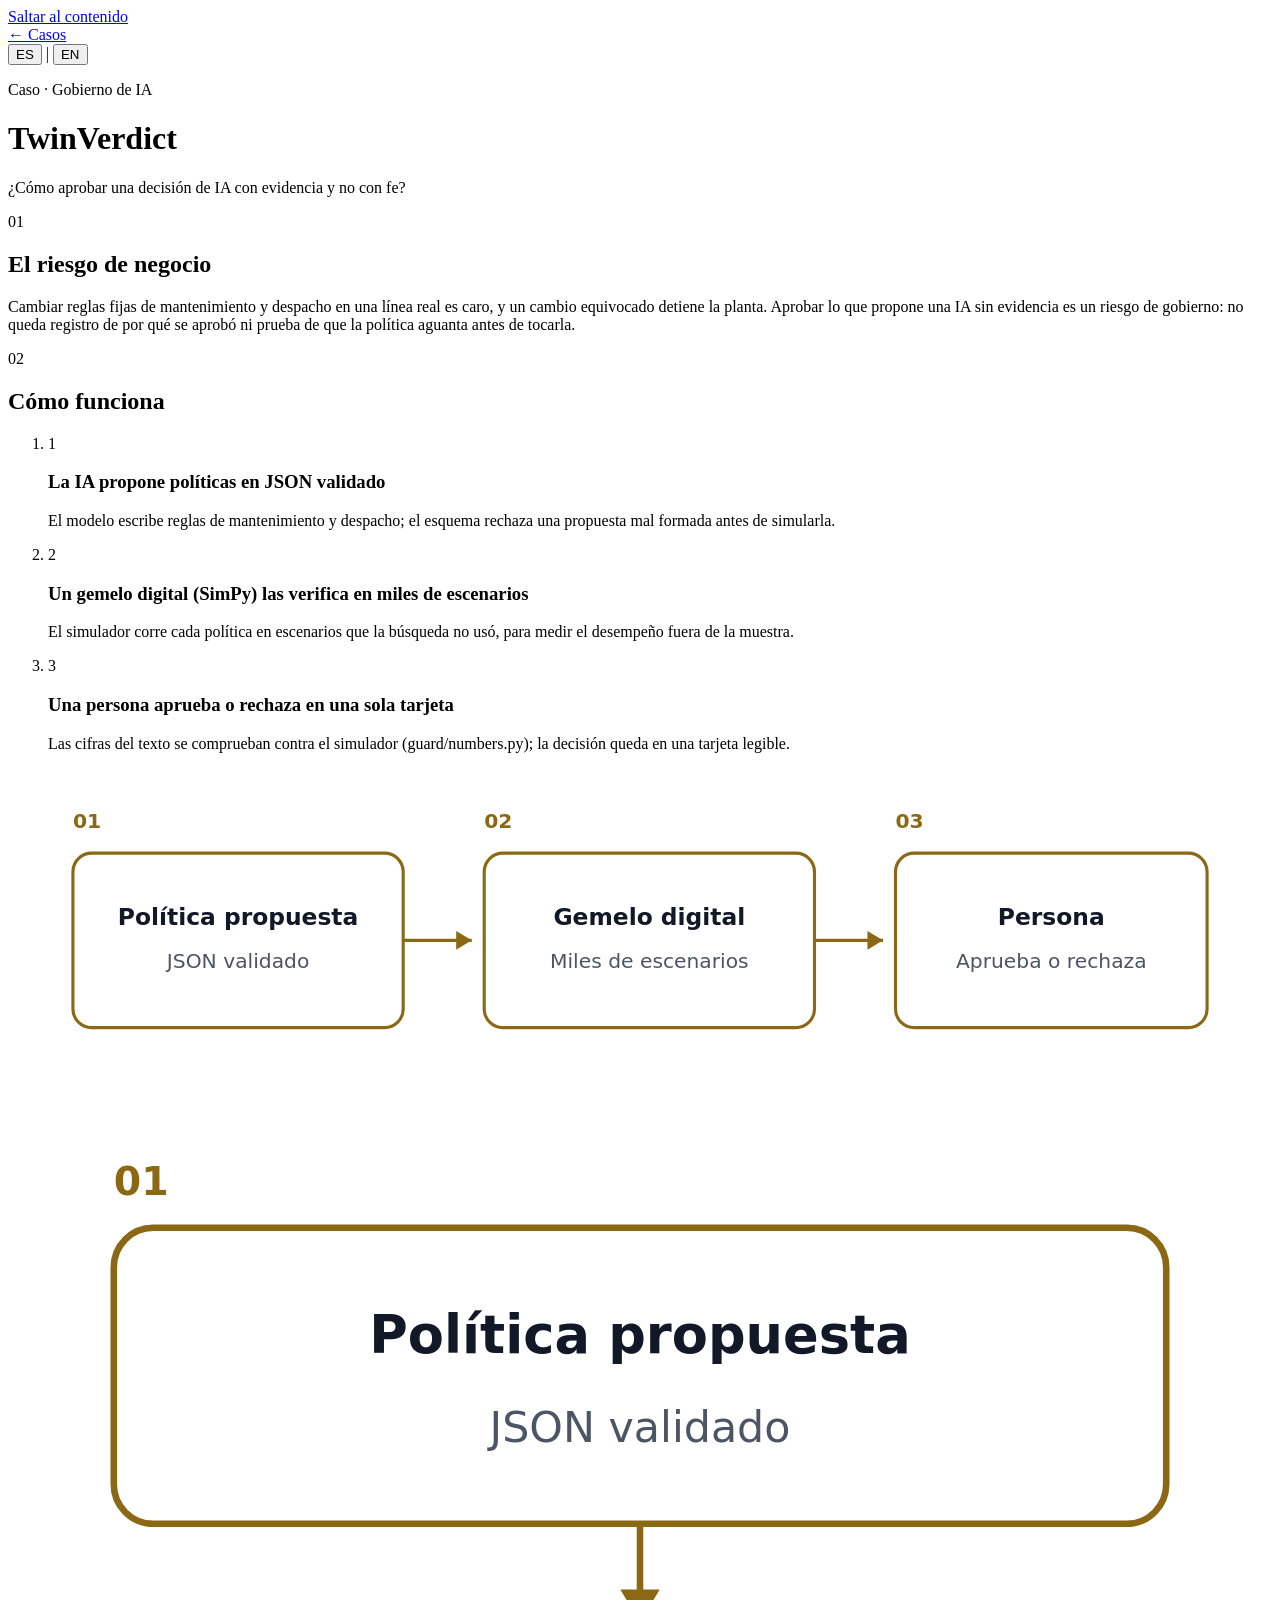
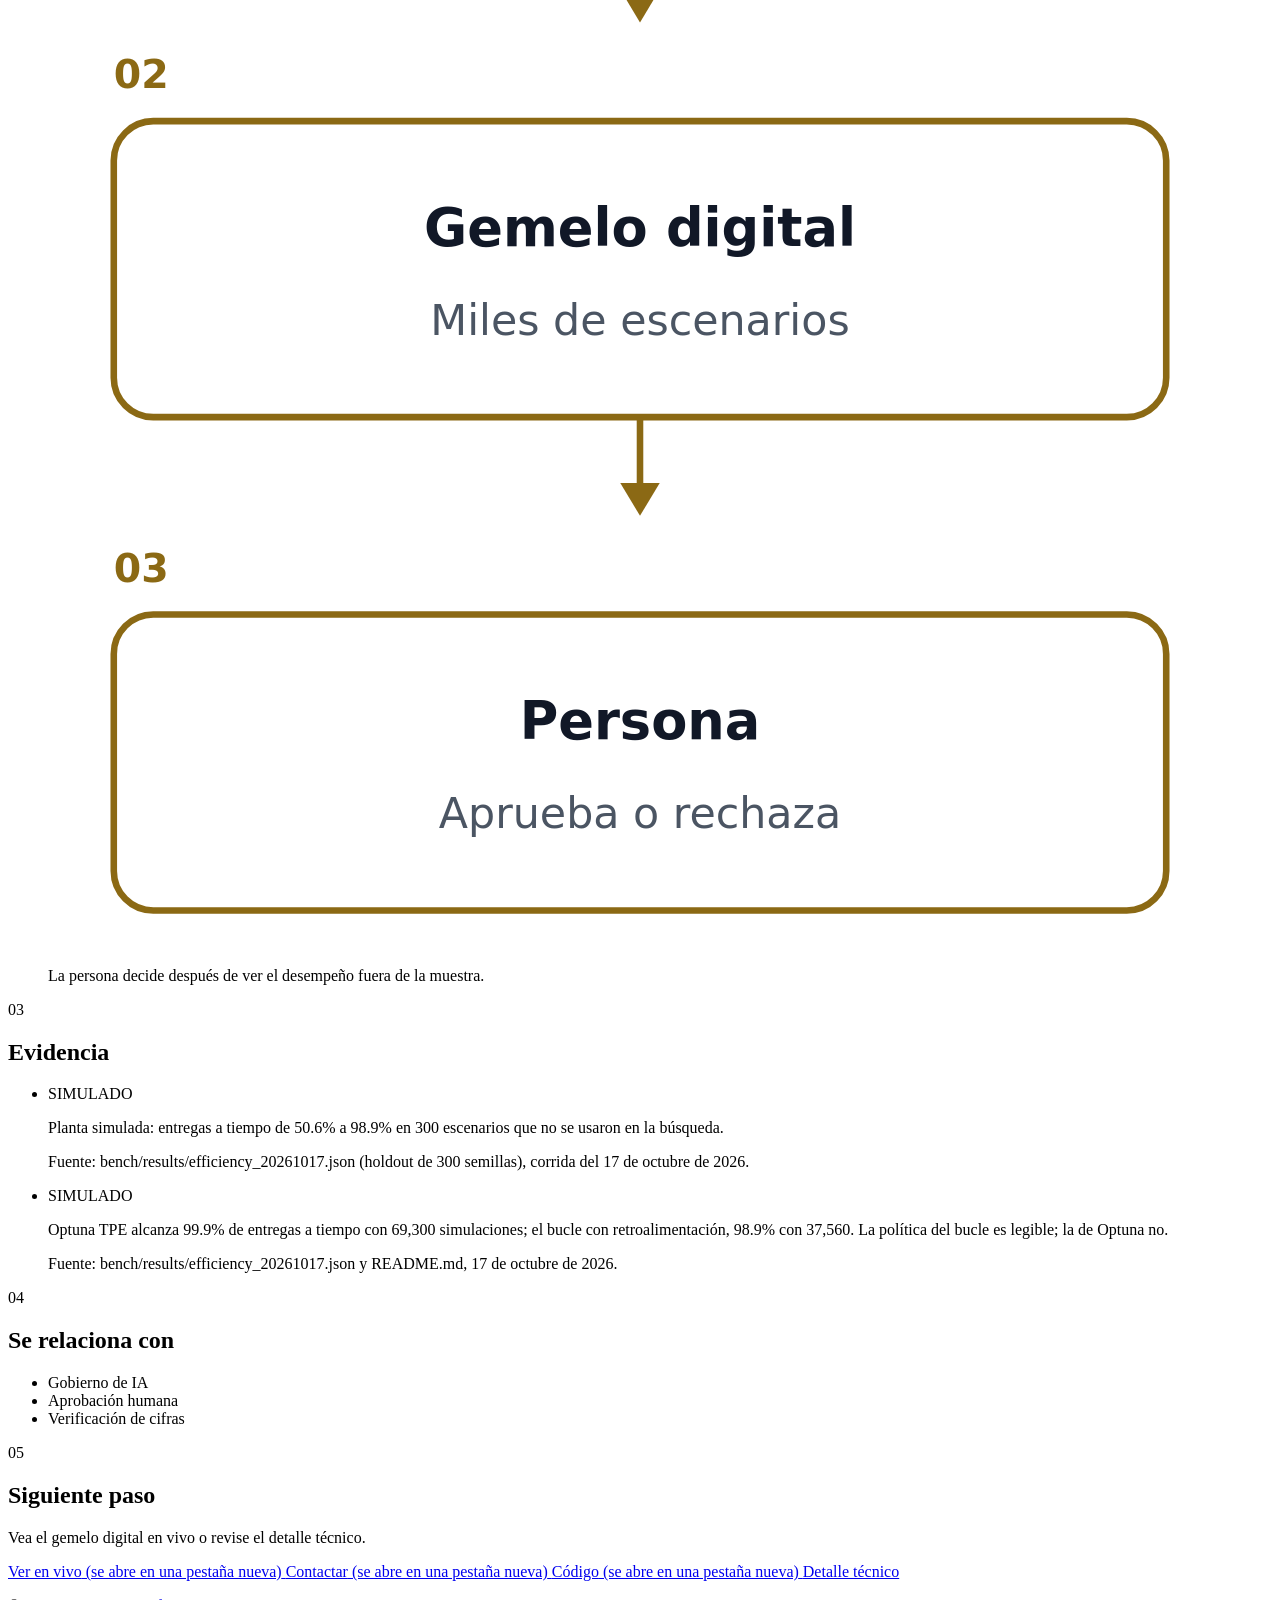
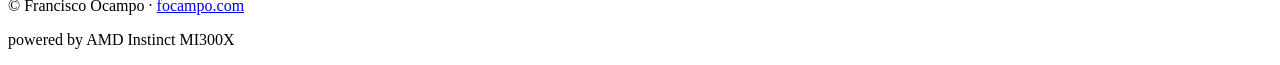
==== commit 68cae425: "fix(INFO-1): adapta el diagrama a móvil en TwinVerdict Co-Authored-By: Claude Code <noreply@anthropi" ====
--- a/netlify-visual/index.html
+++ b/netlify-visual/index.html
@@ -79,7 +79,7 @@
         </ol>
 
         <figure class="diagram">
-          <svg viewBox="0 0 760 220" role="img" aria-labelledby="diagram-title diagram-desc" font-family="Inter, system-ui, -apple-system, 'Segoe UI', Roboto, Arial, sans-serif">
+          <svg class="diagram-wide" viewBox="0 0 760 220" role="img" aria-labelledby="diagram-title diagram-desc" font-family="Inter, system-ui, -apple-system, 'Segoe UI', Roboto, Arial, sans-serif">
             <title id="diagram-title" data-es="Flujo de aprobación de TwinVerdict" data-en="TwinVerdict approval flow">Flujo de aprobación de TwinVerdict</title>
             <desc id="diagram-desc" data-es="La política propuesta pasa por el gemelo digital y llega a una persona que aprueba o rechaza." data-en="The proposed policy goes through the digital twin and reaches a person who approves or rejects.">La política propuesta pasa por el gemelo digital y llega a una persona que aprueba o rechaza.</desc>
             <g fill="#8B6914" font-size="13" font-weight="700">
@@ -109,6 +109,38 @@
             <g fill="#8B6914">
               <path d="M272 110l-10-6v12z"/>
               <path d="M536 110l-10-6v12z"/>
+            </g>
+          </svg>
+          <svg class="diagram-narrow" viewBox="0 0 360 440" role="img" aria-labelledby="diagram-title-m diagram-desc-m" font-family="Inter, system-ui, -apple-system, 'Segoe UI', Roboto, Arial, sans-serif">
+            <title id="diagram-title-m" data-es="Flujo de aprobación de TwinVerdict" data-en="TwinVerdict approval flow">Flujo de aprobación de TwinVerdict</title>
+            <desc id="diagram-desc-m" data-es="La política propuesta pasa por el gemelo digital y llega a una persona que aprueba o rechaza." data-en="The proposed policy goes through the digital twin and reaches a person who approves or rejects.">La política propuesta pasa por el gemelo digital y llega a una persona que aprueba o rechaza.</desc>
+            <g fill="#8B6914" font-size="12" font-weight="700">
+              <text x="20" y="24">01</text>
+              <text x="20" y="174">02</text>
+              <text x="20" y="324">03</text>
+            </g>
+            <g fill="#ffffff" stroke="#8B6914" stroke-width="2">
+              <rect x="20" y="34" width="320" height="90" rx="12"/>
+              <rect x="20" y="184" width="320" height="90" rx="12"/>
+              <rect x="20" y="334" width="320" height="90" rx="12"/>
+            </g>
+            <g fill="#111827" font-size="16" font-weight="600" text-anchor="middle">
+              <text x="180" y="72" data-es="Política propuesta" data-en="Proposed policy">Política propuesta</text>
+              <text x="180" y="222" data-es="Gemelo digital" data-en="Digital twin">Gemelo digital</text>
+              <text x="180" y="372" data-es="Persona" data-en="Person">Persona</text>
+            </g>
+            <g fill="#4B5563" font-size="13" text-anchor="middle">
+              <text x="180" y="99" data-es="JSON validado" data-en="Validated JSON">JSON validado</text>
+              <text x="180" y="249" data-es="Miles de escenarios" data-en="Thousands of scenarios">Miles de escenarios</text>
+              <text x="180" y="399" data-es="Aprueba o rechaza" data-en="Approves or rejects">Aprueba o rechaza</text>
+            </g>
+            <g fill="none" stroke="#8B6914" stroke-width="2">
+              <path d="M180 124v24"/>
+              <path d="M180 274v24"/>
+            </g>
+            <g fill="#8B6914">
+              <path d="M180 154l-6-10h12z"/>
+              <path d="M180 304l-6-10h12z"/>
             </g>
           </svg>
           <figcaption data-es="La persona decide después de ver el desempeño fuera de la muestra." data-en="The person decides after seeing out-of-sample performance.">La persona decide después de ver el desempeño fuera de la muestra.</figcaption>
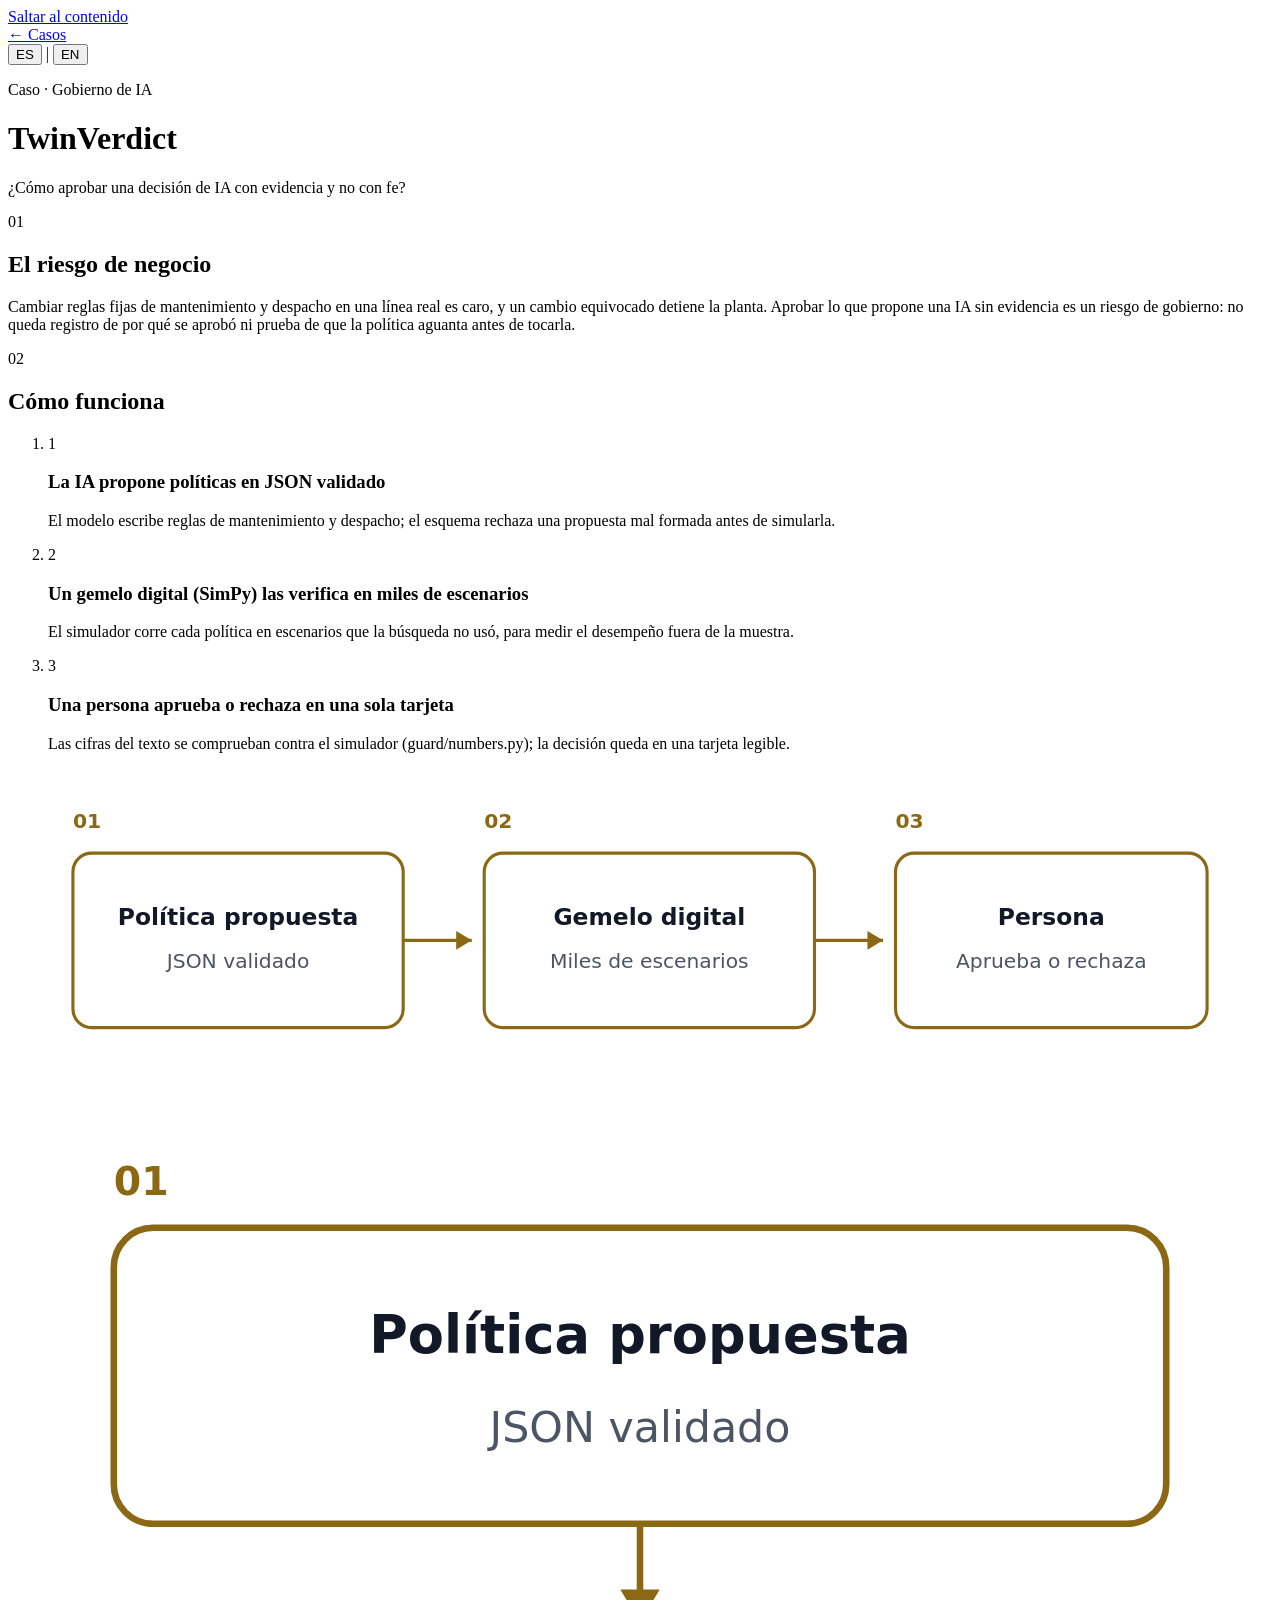
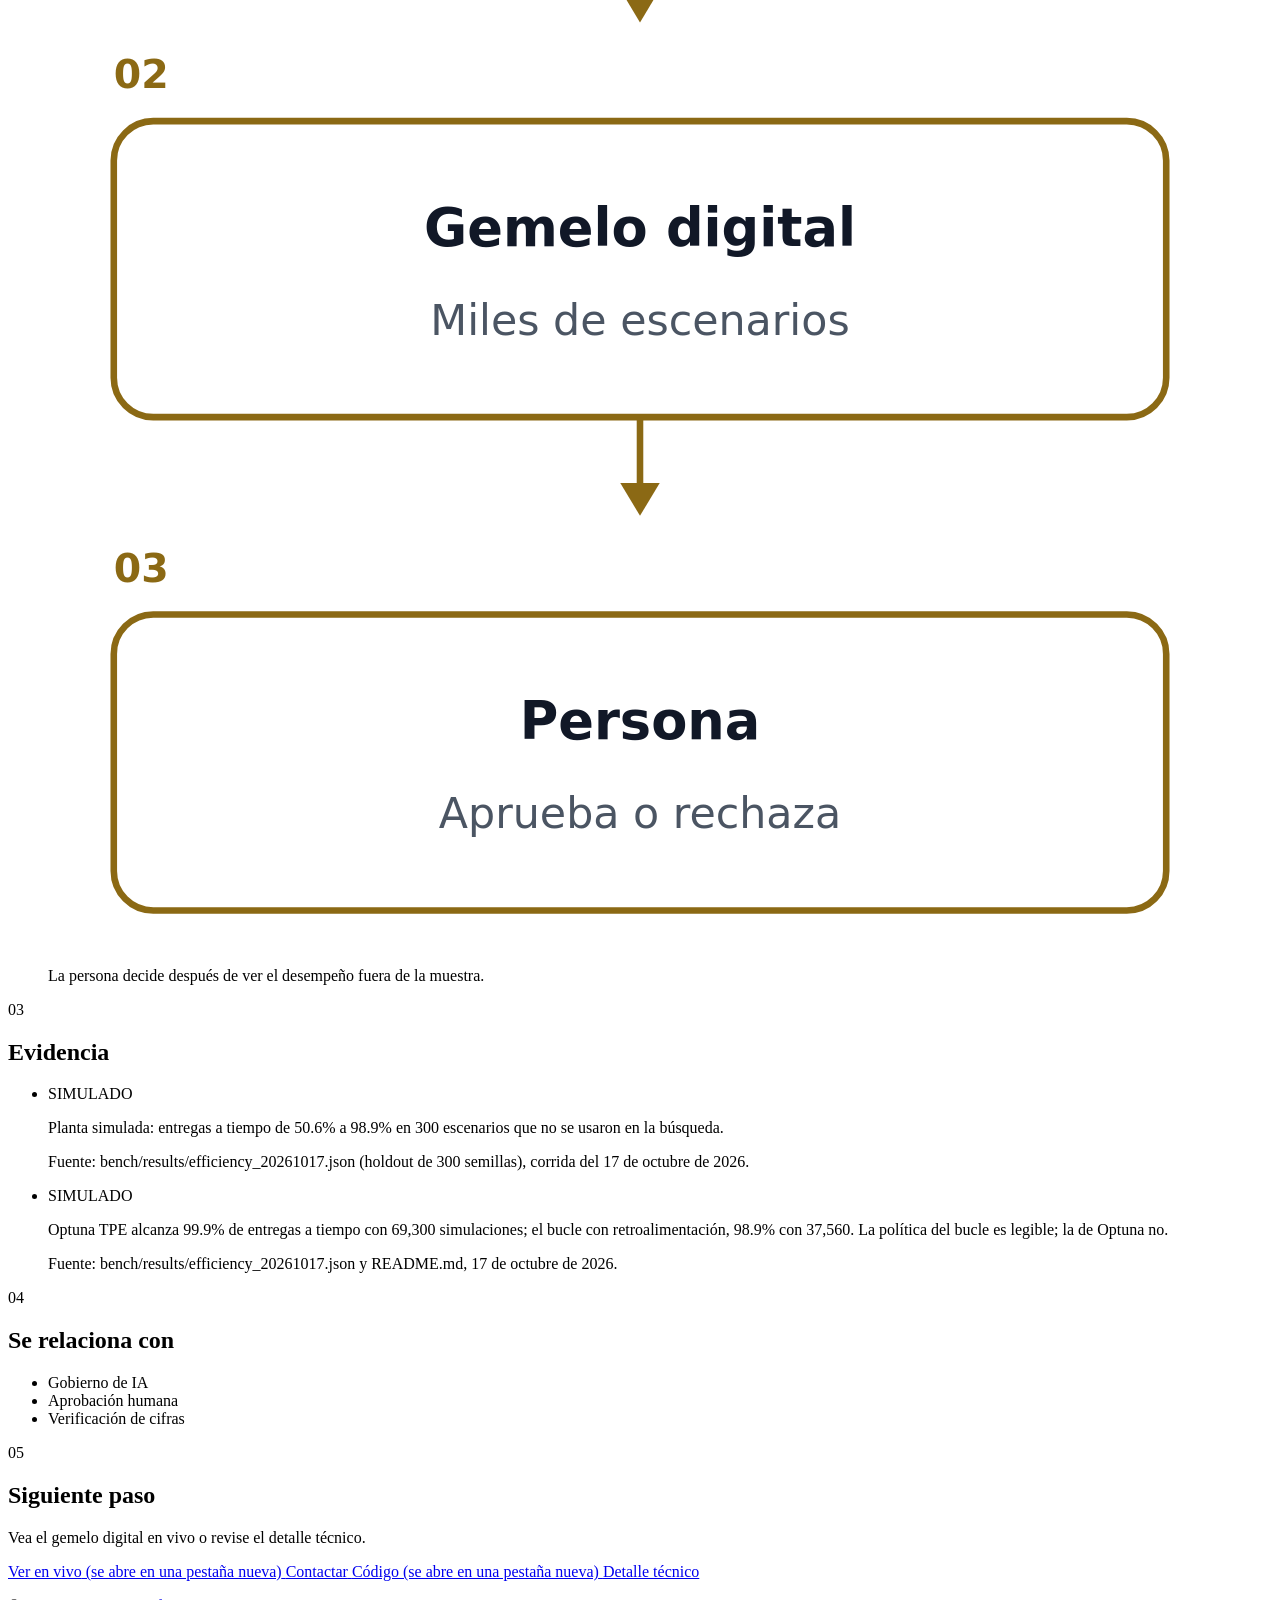
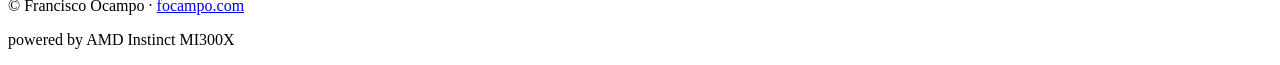
==== commit a96e1921: "fix(INFO-R2-5): abre Contactar en la misma pestaña Co-Authored-By: Claude Code <noreply@anthropic.co" ====
--- a/netlify-visual/index.html
+++ b/netlify-visual/index.html
@@ -195,8 +195,8 @@
             <a class="btn btn-primary" href="https://twinverdict.focampo.com" target="_blank" rel="noopener noreferrer">
               <span data-es="Ver en vivo" data-en="See it live">Ver en vivo</span><span class="sr-only" data-es=" (se abre en una pestaña nueva)" data-en=" (opens in a new tab)"> (se abre en una pestaña nueva)</span>
             </a>
-            <a class="btn" href="https://focampo.com/#contact" target="_blank" rel="noopener noreferrer">
-              <span data-es="Contactar" data-en="Contact">Contactar</span><span class="sr-only" data-es=" (se abre en una pestaña nueva)" data-en=" (opens in a new tab)"> (se abre en una pestaña nueva)</span>
+            <a class="btn" href="https://focampo.com/#contact">
+              <span data-es="Contactar" data-en="Contact">Contactar</span>
             </a>
             <a class="btn" href="https://github.com/focampok/twinverdict" target="_blank" rel="noopener noreferrer">
               <span data-es="Código" data-en="Code">Código</span><span class="sr-only" data-es=" (se abre en una pestaña nueva)" data-en=" (opens in a new tab)"> (se abre en una pestaña nueva)</span>
